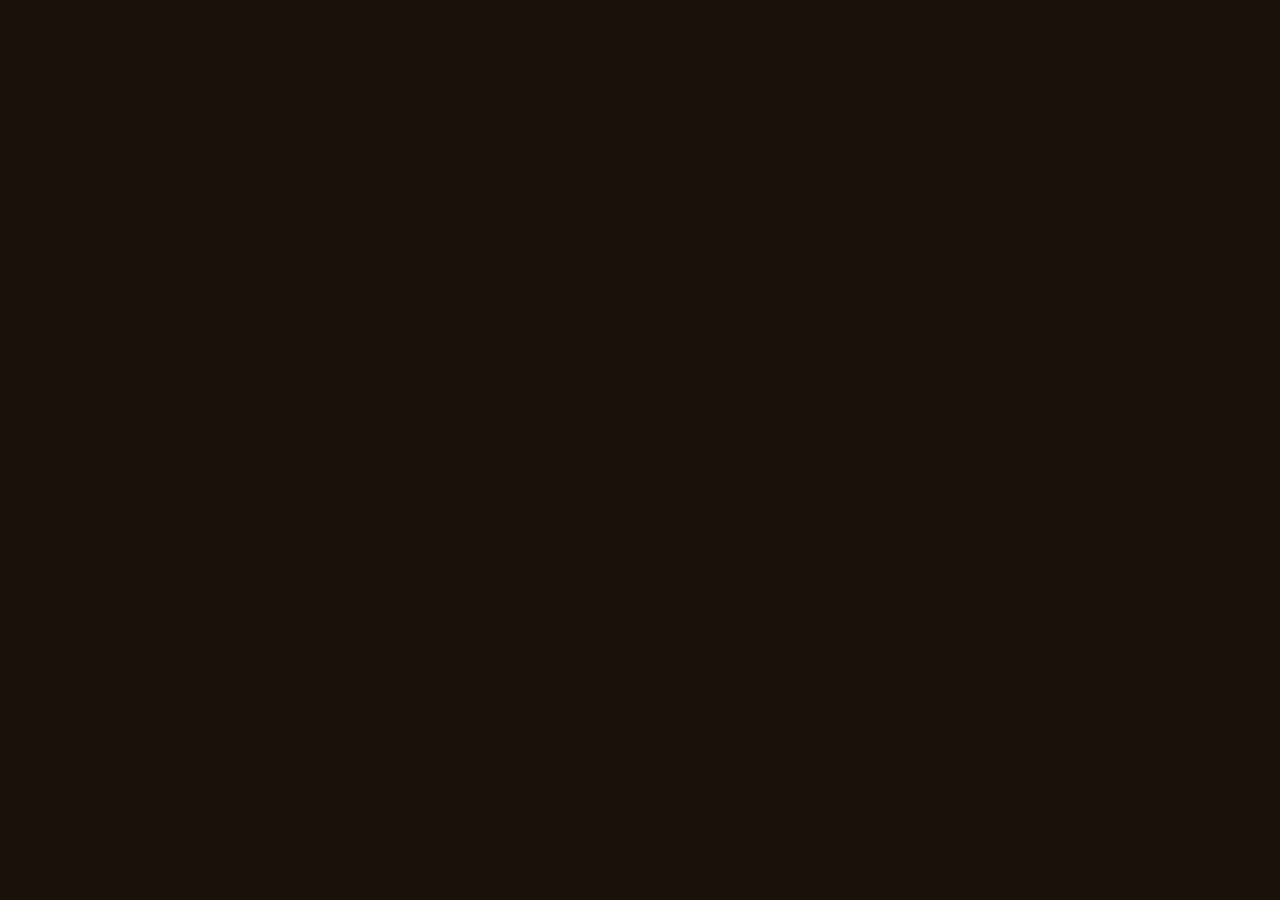
==== index.html @ 2d4ebbb4 "gemini arregló" ====
<!DOCTYPE html>
<html lang="es">
<head>
<meta charset="UTF-8">
<meta name="viewport" content="width=device-width, initial-scale=1.0">
<title>DIVINO — El mapa de las bodegas que aún no conoces</title>
<link rel="preconnect" href="https://fonts.googleapis.com">
<link href="https://fonts.googleapis.com/css2?family=Cormorant+Garamond:ital,wght@0,300;0,400;0,500;0,600;1,300;1,400&family=Inter:wght@300;400;500&display=swap" rel="stylesheet">
<style>
  *, *::before, *::after { box-sizing: border-box; margin: 0; padding: 0; }

  :root {
    --ink: #1A1208;
    --parchment: #F2EDE4;
    --parchment-dark: #E8E0D3;
    --wine: #6B1F2A;
    --wine-light: #8B2F3F;
    --gold: #1A1208;
    --gold-light: #3a3028;
    --slate: #8A8880;
    --slate-light: #B5B0A8;
    --white: #FDFAF6;
  }

  html, body { height: 100%; overflow: hidden; font-family: 'Inter', sans-serif; background: var(--ink); color: var(--ink); }

  /* ─── TOPBAR ─── */
  #topbar {
    position: fixed; top: 0; left: 0; right: 0; height: 52px;
    background: var(--parchment); z-index: 100;
    display: flex; align-items: center; justify-content: space-between;
    padding: 0 28px; border-bottom: 1px solid var(--parchment-dark);
  }
  .logo {
    font-family: 'Cormorant Garamond', serif;
    font-size: 22px; font-weight: 300; letter-spacing: 0.25em;
    color: var(--ink); text-transform: uppercase;
  }
  .logo span { color: var(--ink); }
  .nav-links { display: flex; gap: 28px; align-items: center; }
  .nav-links a {
    font-size: 11px; letter-spacing: 0.12em; text-transform: uppercase;
    color: var(--slate); text-decoration: none; transition: color 0.2s;
  }
  .nav-links a:hover { color: var(--ink); }
  .nav-cta {
    background: var(--wine); color: var(--parchment) !important;
    padding: 7px 16px; font-size: 10px !important; letter-spacing: 0.14em !important;
    border-radius: 1px; transition: background 0.2s !important;
  }
  .nav-cta:hover { background: var(--wine-light) !important; color: var(--parchment) !important; }

  /* ─── LAYOUT ─── */
  #app { display: flex; height: 100vh; padding-top: 52px; }

  /* ─── SIDEBAR ─── */
  #sidebar {
    width: 260px; flex-shrink: 0;
    background: var(--parchment); overflow-y: auto;
    border-right: 1px solid var(--parchment-dark);
    display: flex; flex-direction: column;
  }
  .sidebar-header {
    padding: 22px 22px 14px;
    border-bottom: 1px solid var(--parchment-dark);
  }
  .sidebar-title {
    font-family: 'Cormorant Garamond', serif;
    font-size: 11px; font-weight: 400; letter-spacing: 0.2em;
    text-transform: uppercase; color: var(--slate); margin-bottom: 10px;
  }
  .search-box {
    width: 100%; border: 1px solid var(--parchment-dark);
    background: var(--white); padding: 9px 12px;
    font-family: 'Inter', sans-serif; font-size: 12px;
    color: var(--ink); outline: none; border-radius: 1px;
    transition: border-color 0.2s;
  }
  .search-box:focus { border-color: var(--gold); }
  .search-box::placeholder { color: var(--slate-light); }

  .filter-section { padding: 18px 22px; border-bottom: 1px solid var(--parchment-dark); }
  .filter-label {
    font-size: 9px; letter-spacing: 0.22em; text-transform: uppercase;
    color: var(--slate); margin-bottom: 10px; display: block;
  }
  .filter-chips { display: flex; flex-wrap: wrap; gap: 5px; }
  .chip {
    font-size: 11px; padding: 5px 10px; border: 1px solid var(--parchment-dark);
    color: var(--slate); cursor: pointer; border-radius: 1px;
    transition: all 0.15s; background: transparent; font-family: 'Inter', sans-serif;
    white-space: nowrap;
  }
  .chip:hover, .chip.active { background: var(--wine); border-color: var(--wine); color: var(--white); }

  .range-wrap { margin-top: 4px; }
  .range-row { display: flex; justify-content: space-between; align-items: center; margin-bottom: 6px; }
  .range-val { font-size: 11px; color: var(--ink); font-weight: 500; }
  input[type=range] {
    width: 100%; accent-color: var(--wine); height: 2px; cursor: pointer;
  }

  .cert-list { display: flex; flex-direction: column; gap: 7px; }
  .cert-item { display: flex; align-items: center; gap: 9px; cursor: pointer; }
  .cert-item input[type=checkbox] { accent-color: var(--wine); cursor: pointer; }
  .cert-item label { font-size: 12px; color: var(--ink); cursor: pointer; }

  /* Discovery Index */
  .discovery-section { padding: 18px 22px; }
  .discovery-label { font-size: 9px; letter-spacing: 0.22em; text-transform: uppercase; color: var(--slate); margin-bottom: 10px; display: block; }
  .discovery-bar { display: flex; flex-direction: column; gap: 7px; }
  .d-item { display: flex; align-items: center; gap: 8px; cursor: pointer; }
  .d-dot { width: 8px; height: 8px; border-radius: 50%; flex-shrink: 0; }
  .d-dot.new { background: var(--wine); }
  .d-dot.growing { background: var(--gold); }
  .d-dot.hidden { background: var(--slate); }
  .d-label { font-size: 11px; color: var(--ink); }
  .d-count { font-size: 10px; color: var(--slate); margin-left: auto; }

  /* ─── MAP AREA ─── */
  #map-wrap { flex: 1; position: relative; background: #2a2318; overflow: hidden; }

  #map-canvas {
    width: 100%; height: 100%; background: #f5f0e8;
    position: relative; overflow: hidden;
  }

  /* Fake map SVG background */
  .map-bg {
    position: absolute; inset: 0;
    background:
      radial-gradient(ellipse at 30% 40%, rgba(196,163,90,0.06) 0%, transparent 60%),
      radial-gradient(ellipse at 70% 60%, rgba(107,31,42,0.05) 0%, transparent 50%);
    background-color: #eeeae0;
  }

  /* Winery pins */
  .pin {
    position: absolute; cursor: pointer;
    transform: translate(-50%, -100%);
    transition: transform 0.15s;
    z-index: 10;
  }
  .pin:hover { transform: translate(-50%, -110%) scale(1.1); z-index: 20; }
  .pin-dot {
    width: 14px; height: 14px; border-radius: 50%;
    background: var(--wine); border: 2px solid var(--white);
    box-shadow: 0 2px 8px rgba(0,0,0,0.25);
    transition: all 0.15s;
  }
  .pin.premium .pin-dot { background: var(--gold); }
  .pin.new-producer .pin-dot { background: #4a7c59; }
  .pin:hover .pin-dot, .pin.active .pin-dot {
    transform: scale(1.3);
    box-shadow: 0 3px 14px rgba(0,0,0,0.35);
  }
  .pin-label {
    position: absolute; bottom: 100%; left: 50%; transform: translateX(-50%);
    background: var(--ink); color: var(--parchment);
    font-size: 10px; letter-spacing: 0.08em; padding: 3px 8px;
    white-space: nowrap; opacity: 0; pointer-events: none;
    transition: opacity 0.15s; margin-bottom: 6px;
    font-family: 'Inter', sans-serif;
  }
  .pin:hover .pin-label { opacity: 1; }

  /* Spain outline SVG */
  #spain-map { position: absolute; inset: 0; width: 100%; height: 100%; pointer-events: none; }

  /* ─── MAP CONTROLS ─── */
  .map-controls {
    position: absolute; bottom: 28px; right: 24px;
    display: flex; flex-direction: column; gap: 4px; z-index: 20;
  }
  .map-btn {
    width: 34px; height: 34px; background: var(--white);
    border: 1px solid var(--parchment-dark); color: var(--ink);
    font-size: 18px; cursor: pointer; display: flex; align-items: center; justify-content: center;
    box-shadow: 0 2px 8px rgba(0,0,0,0.12);
    transition: background 0.15s;
    font-family: 'Inter', sans-serif;
  }
  .map-btn:hover { background: var(--parchment); }

  /* Legend */
  .map-legend {
    position: absolute; bottom: 28px; left: 24px;
    background: rgba(253,250,246,0.95); border: 1px solid var(--parchment-dark);
    padding: 12px 16px; z-index: 20;
  }
  .legend-title { font-size: 9px; letter-spacing: 0.2em; text-transform: uppercase; color: var(--slate); margin-bottom: 8px; }
  .legend-item { display: flex; align-items: center; gap: 8px; margin-bottom: 5px; }
  .legend-dot { width: 10px; height: 10px; border-radius: 50%; }
  .legend-dot.w { background: var(--wine); }
  .legend-dot.g { background: var(--gold); }
  .legend-dot.n { background: #4a7c59; }
  .legend-text { font-size: 10px; color: var(--ink); }

  /* Stats bar */
  .map-stats {
    position: absolute; top: 16px; left: 50%; transform: translateX(-50%);
    background: rgba(242,237,228,0.95); color: var(--ink);
    padding: 9px 22px; display: flex; gap: 28px; z-index: 20;
    backdrop-filter: blur(4px); border: 1px solid var(--parchment-dark);
  }
  .stat-item { text-align: center; }
  .stat-num { font-family: 'Cormorant Garamond', serif; font-size: 22px; font-weight: 300; color: var(--ink); line-height: 1; }
  .stat-lbl { font-size: 9px; letter-spacing: 0.15em; text-transform: uppercase; color: var(--slate); margin-top: 2px; }

  /* ─── WINERY CARD PANEL ─── */
  #winery-panel {
    position: absolute; right: 0; top: 0; bottom: 0;
    width: 360px; background: var(--white);
    border-left: 1px solid var(--parchment-dark);
    overflow-y: auto; z-index: 30;
    transform: translateX(100%);
    transition: transform 0.35s cubic-bezier(0.4,0,0.2,1);
  }
  #winery-panel.open { transform: translateX(0); }

  .panel-close {
    position: absolute; top: 16px; right: 16px;
    width: 30px; height: 30px; background: var(--parchment);
    border: none; cursor: pointer; font-size: 16px; color: var(--ink);
    display: flex; align-items: center; justify-content: center;
    z-index: 5;
  }
  .winery-hero {
    height: 220px; background: var(--parchment-dark);
    position: relative; overflow: hidden;
  }
  .winery-hero-img {
    width: 100%; height: 100%; object-fit: cover;
    background: linear-gradient(135deg, #c8baa0 0%, #a89070 100%);
  }
  .winery-hero-gradient {
    position: absolute; inset: 0;
    background: linear-gradient(to top, rgba(26,18,8,0.7) 0%, transparent 60%);
  }
  .winery-hero-badge {
    position: absolute; top: 16px; left: 16px;
    background: var(--wine); color: var(--white);
    font-size: 9px; letter-spacing: 0.18em; text-transform: uppercase;
    padding: 4px 10px;
  }
  .winery-hero-name {
    position: absolute; bottom: 16px; left: 20px; right: 50px;
    font-family: 'Cormorant Garamond', serif; font-size: 26px; font-weight: 300;
    color: var(--white); line-height: 1.1;
  }

  .panel-body { padding: 22px 22px 32px; }

  .panel-meta { display: flex; gap: 6px; flex-wrap: wrap; margin-bottom: 16px; }
  .meta-tag {
    font-size: 10px; padding: 4px 9px; border: 1px solid var(--parchment-dark);
    color: var(--slate); border-radius: 1px; letter-spacing: 0.06em;
  }
  .meta-tag.highlight { background: var(--gold); border-color: var(--gold); color: var(--white); }

  .panel-section { margin-bottom: 20px; }
  .panel-section-title {
    font-size: 9px; letter-spacing: 0.22em; text-transform: uppercase;
    color: var(--slate); margin-bottom: 8px; display: block;
  }
  .panel-text { font-size: 13px; line-height: 1.7; color: #3a3028; }

  .stats-grid { display: grid; grid-template-columns: 1fr 1fr; gap: 10px; }
  .stat-box { background: var(--parchment
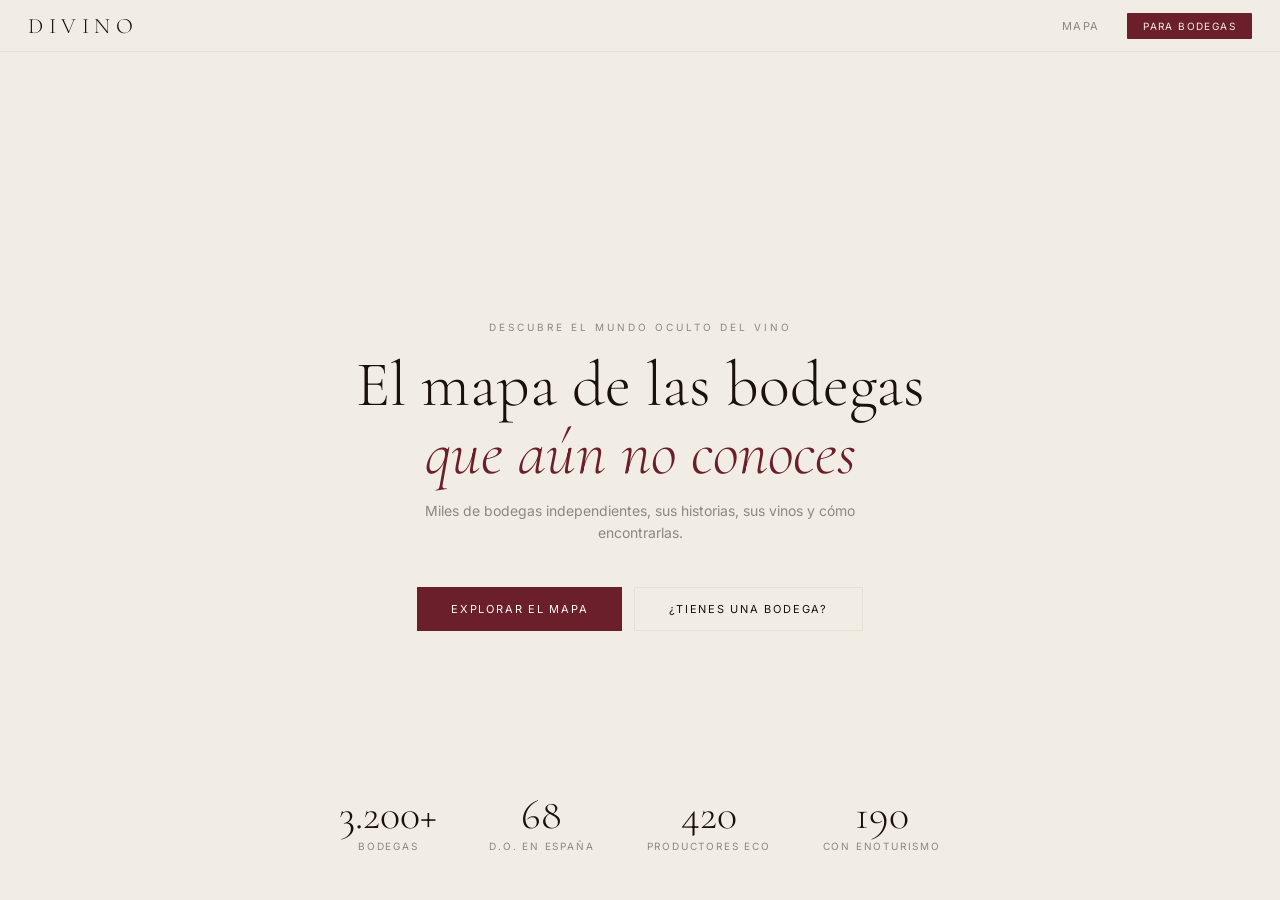
==== commit 7a4002fe: "gemini soluciona dice" ====
--- a/index.html
+++ b/index.html
@@ -1,3 +1,4 @@
+
 <!DOCTYPE html>
 <html lang="es">
 <head>
@@ -127,7 +128,7 @@
 
   /* Fake map SVG background */
   .map-bg {
-    position: absolute; inset: 0;
+    position: absolute; top: 0; left: 0; right: 0; bottom: 0;
     background:
       radial-gradient(ellipse at 30% 40%, rgba(196,163,90,0.06) 0%, transparent 60%),
       radial-gradient(ellipse at 70% 60%, rgba(107,31,42,0.05) 0%, transparent 50%);
@@ -165,7 +166,7 @@
   .pin:hover .pin-label { opacity: 1; }
 
   /* Spain outline SVG */
-  #spain-map { position: absolute; inset: 0; width: 100%; height: 100%; pointer-events: none; }
+  #spain-map { position: absolute; top: 0; left: 0; right: 0; bottom: 0; width: 100%; height: 100%; pointer-events: none; }
 
   /* ─── MAP CONTROLS ─── */
   .map-controls {
@@ -234,7 +235,7 @@
     background: linear-gradient(135deg, #c8baa0 0%, #a89070 100%);
   }
   .winery-hero-gradient {
-    position: absolute; inset: 0;
+    position: absolute; top: 0; left: 0; right: 0; bottom: 0;
     background: linear-gradient(to top, rgba(26,18,8,0.7) 0%, transparent 60%);
   }
   .winery-hero-badge {
@@ -266,4 +267,571 @@
   .panel-text { font-size: 13px; line-height: 1.7; color: #3a3028; }
 
   .stats-grid { display: grid; grid-template-columns: 1fr 1fr; gap: 10px; }
-  .stat-box { background: var(--parchment+  .stat-box { background: var(--parchment); padding: 12px 14px; }
+  .stat-box-num { font-family: 'Cormorant Garamond', serif; font-size: 22px; color: var(--ink); line-height: 1; }
+  .stat-box-lbl { font-size: 10px; color: var(--slate); margin-top: 3px; }
+
+  .wines-list { display: flex; flex-direction: column; gap: 8px; }
+  .wine-item { display: flex; gap: 12px; align-items: flex-start; padding: 10px 12px; background: var(--parchment); }
+  .wine-dot { width: 8px; height: 8px; border-radius: 50%; margin-top: 4px; flex-shrink: 0; }
+  .wine-dot.tinto { background: var(--wine); }
+  .wine-dot.blanco { background: var(--gold-light); }
+  .wine-dot.rosado { background: #d4859a; }
+  .wine-name { font-size: 13px; font-weight: 500; color: var(--ink); }
+  .wine-grape { font-size: 11px; color: var(--slate); margin-top: 1px; }
+  .wine-price { font-size: 12px; color: var(--wine); font-weight: 500; margin-left: auto; flex-shrink: 0; }
+
+  .certs-row { display: flex; gap: 7px; flex-wrap: wrap; }
+  .cert-badge {
+    font-size: 10px; padding: 5px 10px; border: 1px solid;
+    border-radius: 1px;
+  }
+  .cert-badge.eco { border-color: #4a7c59; color: #4a7c59; background: rgba(74,124,89,0.06); }
+  .cert-badge.bio { border-color: #7c6a4a; color: #7c6a4a; background: rgba(124,106,74,0.06); }
+  .cert-badge.tur { border-color: var(--gold); color: var(--gold); background: rgba(196,163,90,0.06); }
+
+  .panel-actions { display: flex; flex-direction: column; gap: 8px; margin-top: 22px; }
+  .btn-primary {
+    width: 100%; padding: 13px; background: var(--wine); color: var(--white);
+    border: none; cursor: pointer; font-family: 'Inter', sans-serif;
+    font-size: 11px; letter-spacing: 0.14em; text-transform: uppercase;
+    transition: background 0.2s;
+  }
+  .btn-primary:hover { background: var(--wine-light); }
+  .btn-secondary {
+    width: 100%; padding: 12px; background: transparent; color: var(--ink);
+    border: 1px solid var(--parchment-dark); cursor: pointer;
+    font-family: 'Inter', sans-serif; font-size: 11px; letter-spacing: 0.14em;
+    text-transform: uppercase; transition: all 0.2s;
+  }
+  .btn-secondary:hover { background: var(--parchment); border-color: var(--ink); }
+
+  /* ─── BOTTOM TABS ─── */
+  #bottom-bar {
+    position: fixed; bottom: 0; left: 260px; right: 0;
+    height: 0; 
+  }
+
+  /* ─── HERO SECTION (landing scroll) ─── */
+  #hero-section {
+    position: fixed; top: 52px; left: 0; right: 0; bottom: 0;
+    background: var(--parchment); z-index: 50;
+    display: flex; flex-direction: column; align-items: center; justify-content: center;
+    transition: opacity 0.6s, transform 0.6s;
+  }
+  #hero-section.hidden { opacity: 0; transform: translateY(-20px); pointer-events: none; }
+
+  .hero-eyebrow {
+    font-size: 10px; letter-spacing: 0.3em; text-transform: uppercase;
+    color: var(--slate); margin-bottom: 18px;
+  }
+  .hero-title {
+    font-family: 'Cormorant Garamond', serif;
+    font-size: clamp(38px, 5vw, 68px); font-weight: 300; line-height: 1.05;
+    color: var(--ink); text-align: center; max-width: 760px;
+    margin-bottom: 14px;
+  }
+  .hero-title em { font-style: italic; color: var(--wine); }
+  .hero-sub {
+    font-size: 14px; color: var(--slate); text-align: center;
+    max-width: 460px; line-height: 1.6; margin-bottom: 42px;
+  }
+  .hero-cta-group { display: flex; gap: 12px; }
+  .hero-btn-main {
+    background: var(--wine); color: var(--white); border: none;
+    padding: 14px 34px; font-family: 'Inter', sans-serif;
+    font-size: 11px; letter-spacing: 0.16em; text-transform: uppercase;
+    cursor: pointer; transition: background 0.2s;
+  }
+  .hero-btn-main:hover { background: var(--wine-light); }
+  .hero-btn-sec {
+    background: transparent; color: var(--ink); border: 1px solid var(--parchment-dark);
+    padding: 14px 34px; font-family: 'Inter', sans-serif;
+    font-size: 11px; letter-spacing: 0.16em; text-transform: uppercase;
+    cursor: pointer; transition: all 0.2s;
+  }
+  .hero-btn-sec:hover { border-color: var(--ink); }
+
+  .hero-stats {
+    position: absolute; bottom: 48px;
+    display: flex; gap: 52px;
+  }
+  .hero-stat { text-align: center; }
+  .hero-stat-n {
+    font-family: 'Cormorant Garamond', serif; font-size: 42px; font-weight: 300;
+    color: var(--ink); line-height: 1;
+  }
+  .hero-stat-l { font-size: 10px; letter-spacing: 0.18em; text-transform: uppercase; color: var(--slate); margin-top: 4px; }
+
+  /* ─── PRICING SECTION ─── */
+  #pricing-section {
+    position: fixed; top: 52px; left: 0; right: 0; bottom: 0;
+    background: var(--parchment); z-index: 49;
+    overflow-y: auto; padding: 60px 48px;
+    opacity: 0; pointer-events: none;
+    transition: opacity 0.4s;
+    display: none;
+  }
+  #pricing-section.visible { opacity: 1; pointer-events: all; display: block; }
+
+  .section-header { text-align: center; margin-bottom: 42px; }
+  .section-eyebrow { font-size: 10px; letter-spacing: 0.26em; text-transform: uppercase; color: var(--slate); margin-bottom: 10px; }
+  .section-title { font-family: 'Cormorant Garamond', serif; font-size: 42px; font-weight: 300; color: var(--ink); }
+  .section-title em { font-style: italic; color: var(--wine); }
+
+  .pricing-grid { display: grid; grid-template-columns: 1fr 1fr; gap: 20px; max-width: 600px; margin: 0 auto; }
+  .pricing-card { border: 1px solid var(--parchment-dark); overflow: hidden; }
+  .pricing-header { padding: 24px 24px 18px; background: var(--parchment); }
+  .pricing-name { font-family: 'Cormorant Garamond', serif; font-size: 28px; font-weight: 300; margin-bottom: 6px; }
+  .pricing-price { font-size: 32px; font-weight: 300; color: var(--wine); }
+  .pricing-price sup { font-size: 16px; vertical-align: top; margin-top: 6px; display: inline-block; }
+  .pricing-price .period { font-size: 13px; color: var(--slate); }
+  .pricing-body { padding: 18px 24px 24px; background: var(--white); }
+  .pricing-feature { display: flex; gap: 9px; margin-bottom: 8px; align-items: flex-start; font-size: 13px; }
+  .pricing-feature .chk { color: #4a7c59; margin-top: 1px; }
+  .pricing-card.featured { border-color: var(--wine); }
+  .pricing-card.featured .pricing-header { background: var(--wine); }
+  .pricing-card.featured .pricing-name { color: var(--white); }
+  .pricing-card.featured .pricing-price { color: var(--gold); }
+  .pricing-card.featured .pricing-price .period { color: rgba(255,255,255,0.6); }
+
+  /* ─── BACK BTN ─── */
+  .back-btn {
+    position: fixed; top: 62px; left: 20px; z-index: 60;
+    background: var(--parchment); color: var(--ink);
+    border: 1px solid var(--parchment-dark); padding: 8px 14px; cursor: pointer;
+    font-family: 'Inter', sans-serif; font-size: 11px; letter-spacing: 0.1em;
+    display: none; align-items: center; gap: 7px;
+  }
+  .back-btn.visible { display: flex; }
+  .back-btn:hover { background: var(--parchment-dark); }
+
+  /* Scrollbar */
+  ::-webkit-scrollbar { width: 5px; }
+  ::-webkit-scrollbar-track { background: var(--parchment); }
+  ::-webkit-scrollbar-thumb { background: var(--parchment-dark); border-radius: 2px; }
+</style>
+</head>
+<body>
+
+<div id="topbar">
+  <div class="logo">D<span>IVINO</span></div>
+  <nav class="nav-links">
+    <a href="#" onclick="openMap()">Mapa</a>
+    <a href="#" class="nav-cta" onclick="showPricing()">Para bodegas</a>
+  </nav>
+</div>
+
+<button class="back-btn" id="backBtn" onclick="goBack()">← Volver al mapa</button>
+
+<div id="hero-section">
+  <div class="hero-eyebrow">Descubre el mundo oculto del vino</div>
+  <h1 class="hero-title">El mapa de las bodegas<br><em>que aún no conoces</em></h1>
+  <p class="hero-sub">Miles de bodegas independientes, sus historias, sus vinos y cómo encontrarlas.</p>
+  <div class="hero-cta-group">
+    <button class="hero-btn-main" onclick="openMap()">Explorar el mapa</button>
+    <button class="hero-btn-sec" onclick="showPricing()">¿Tienes una bodega?</button>
+  </div>
+  <div class="hero-stats">
+    <div class="hero-stat">
+      <div class="hero-stat-n">3.200+</div>
+      <div class="hero-stat-l">Bodegas</div>
+    </div>
+    <div class="hero-stat">
+      <div class="hero-stat-n">68</div>
+      <div class="hero-stat-l">D.O. en España</div>
+    </div>
+    <div class="hero-stat">
+      <div class="hero-stat-n">420</div>
+      <div class="hero-stat-l">Productores eco</div>
+    </div>
+    <div class="hero-stat">
+      <div class="hero-stat-n">190</div>
+      <div class="hero-stat-l">Con enoturismo</div>
+    </div>
+  </div>
+</div>
+
+<div id="app" style="display:none;">
+  <aside id="sidebar">
+    <div class="sidebar-header">
+      <span class="sidebar-title">Buscar</span>
+      <input class="search-box" type="text" placeholder="Bodega o D.O.…" oninput="filterPins(this.value)">
+    </div>
+
+    <div class="filter-section">
+      <span class="filter-label">Tipo de vino</span>
+      <div class="filter-chips">
+        <button class="chip active" onclick="toggleChip(this)">Tinto</button>
+        <button class="chip active" onclick="toggleChip(this)">Blanco</button>
+        <button class="chip" onclick="toggleChip(this)">Rosado</button>
+        <button class="chip" onclick="toggleChip(this)">Espumoso</button>
+        <button class="chip" onclick="toggleChip(this)">Dulce</button>
+      </div>
+    </div>
+
+    <div class="filter-section">
+      <span class="filter-label">Precio máx. botella</span>
+      <div class="range-wrap">
+        <div class="range-row">
+          <span style="font-size:11px;color:var(--slate)">€5</span>
+          <span class="range-val" id="priceVal">€120</span>
+          <span style="font-size:11px;color:var(--slate)">€500</span>
+        </div>
+        <input type="range" min="5" max="500" value="120" oninput="document.getElementById('priceVal').textContent='€'+this.value">
+      </div>
+    </div>
+
+    <div class="filter-section">
+      <span class="filter-label">Producción anual</span>
+      <div class="filter-chips">
+        <button class="chip" onclick="toggleChip(this)">&lt;10k bot.</button>
+        <button class="chip active" onclick="toggleChip(this)">10–50k</button>
+        <button class="chip" onclick="toggleChip(this)">50–200k</button>
+        <button class="chip" onclick="toggleChip(this)">&gt;200k</button>
+      </div>
+    </div>
+
+    <div class="filter-section">
+      <span class="filter-label">Certificaciones</span>
+      <div class="cert-list">
+        <label class="cert-item"><input type="checkbox" checked> <span>Agricultura ecológica</span></label>
+        <label class="cert-item"><input type="checkbox"> <span>Biodinámica</span></label>
+        <label class="cert-item"><input type="checkbox"> <span>Viñedos históricos</span></label>
+        <label class="cert-item"><input type="checkbox"> <span>Viñedo de montaña</span></label>
+        <label class="cert-item"><input type="checkbox"> <span>Con enoturismo</span></label>
+      </div>
+    </div>
+
+    <div class="discovery-section">
+      <span class="discovery-label">Índice de descubrimiento</span>
+      <div class="discovery-bar">
+        <div class="d-item" onclick="filterByDisc('new')">
+          <div class="d-dot new"></div>
+          <span class="d-label">Nuevos productores</span>
+          <span class="d-count">47</span>
+        </div>
+        <div class="d-item" onclick="filterByDisc('growing')">
+          <div class="d-dot growing"></div>
+          <span class="d-label">Crecimiento reciente</span>
+          <span class="d-count">132</span>
+        </div>
+        <div class="d-item" onclick="filterByDisc('hidden')">
+          <div class="d-dot hidden"></div>
+          <span class="d-label">Poco conocidas</span>
+          <span class="d-count">380</span>
+        </div>
+      </div>
+    </div>
+  </aside>
+
+  <div id="map-wrap">
+    <div id="map-canvas">
+      <div class="map-bg"></div>
+
+      <svg id="spain-map" viewBox="0 0 1000 700" preserveAspectRatio="xMidYMid meet">
+        <defs>
+          <filter id="blur"><feGaussianBlur stdDeviation="1.5"/></filter>
+        </defs>
+        <path d="M180,160 Q200,130 240,120 Q280,110 320,100 Q380,90 440,85 Q500,82 550,88 Q600,92 650,100 Q700,110 740,125 Q780,140 810,165 Q840,185 860,210 Q880,235 890,265 Q900,295 895,325 Q888,360 875,385 Q860,410 840,432 Q820,455 795,470 Q770,488 740,500 Q710,512 675,520 Q640,528 600,532 Q555,538 510,535 Q465,530 425,522 Q385,514 348,500 Q310,485 278,468 Q246,450 220,428 Q194,406 175,380 Q158,354 150,325 Q142,295 145,265 Q149,232 162,205 Z" fill="rgba(26,18,8,0.04)" stroke="rgba(26,18,8,0.12)" stroke-width="1.5" filter="url(#blur)"/>
+        <path d="M148,170 Q160,155 175,148 Q162,205 150,325 Q142,295 145,265 Q135,240 132,210 Z" fill="rgba(26,18,8,0.02)" stroke="rgba(26,18,8,0.08)" stroke-width="1"/>
+        <line x1="420" y1="100" x2="430" y2="530" stroke="rgba(26,18,8,0.05)" stroke-width="0.8"/>
+        <line x1="600" y1="95" x2="590" y2="530" stroke="rgba(26,18,8,0.05)" stroke-width="0.8"/>
+        <line x1="150" y1="290" x2="890" y2="300" stroke="rgba(26,18,8,0.05)" stroke-width="0.8"/>
+        <text x="270" y="200" font-family="'Inter'" font-size="11" fill="rgba(26,18,8,0.18)" letter-spacing="3">GALICIA</text>
+        <text x="340" y="170" font-family="'Inter'" font-size="10" fill="rgba(26,18,8,0.15)" letter-spacing="2">ASTURIAS</text>
+        <text x="540" y="155" font-family="'Inter'" font-size="11" fill="rgba(26,18,8,0.18)" letter-spacing="3">RIOJA</text>
+        <text x="460" y="290" font-family="'Inter'" font-size="12" fill="rgba(26,18,8,0.15)" letter-spacing="4">CASTILLA</text>
+        <text x="680" y="250" font-family="'Inter'" font-size="11" fill="rgba(26,18,8,0.15)" letter-spacing="3">ARAGÓN</text>
+        <text x="640" y="420" font-family="'Inter'" font-size="11" fill="rgba(26,18,8,0.18)" letter-spacing="3">VALENCIA</text>
+        <text x="340" y="450" font-family="'Inter'" font-size="12" fill="rgba(26,18,8,0.15)" letter-spacing="4">ANDALUCÍA</text>
+        <text x="480" y="420" font-family="'Inter'" font-size="10" fill="rgba(26,18,8,0.15)" letter-spacing="2">LA MANCHA</text>
+        <text x="850" y="120" font-family="'Cormorant Garamond'" font-size="14" fill="rgba(26,18,8,0.2)" font-style="italic">N ↑</text>
+      </svg>
+
+      <div class="pin premium" style="left:56%;top:23%" onclick="openWinery(0)">
+        <div class="pin-label">Bodegas Eguren</div>
+        <div class="pin-dot"></div>
+      </div>
+      <div class="pin" style="left:59%;top:26%" onclick="openWinery(1)">
+        <div class="pin-label">Viñedos del Contino</div>
+        <div class="pin-dot"></div>
+      </div>
+      <div class="pin new-producer" style="left:53%;top:30%" onclick="openWinery(2)">
+        <div class="pin-label">Finca Allende</div>
+        <div class="pin-dot"></div>
+      </div>
+      <div class="pin" style="left:44%;top:35%" onclick="openWinery(3)">
+        <div class="pin-label">Bodegas Pesquera</div>
+        <div class="pin-dot"></div>
+      </div>
+      <div class="pin premium" style="left:38%;top:22%" onclick="openWinery(4)">
+        <div class="pin-label">Pazo Señoráns</div>
+        <div class="pin-dot"></div>
+      </div>
+      <div class="pin" style="left:66%;top:42%" onclick="openWinery(5)">
+        <div class="pin-label">Bodegas Mustiguillo</div>
+        <div class="pin-dot"></div>
+      </div>
+      <div class="pin new-producer" style="left:48%;top:62%" onclick="openWinery(6)">
+        <div class="pin-label">Bodegas Toro Albalá</div>
+        <div class="pin-dot"></div>
+      </div>
+      <div class="pin" style="left:62%;top:55%" onclick="openWinery(7)">
+        <div class="pin-label">Casa Castillo</div>
+        <div class="pin-dot"></div>
+      </div>
+      <div class="pin premium" style="left:73%;top:38%" onclick="openWinery(8)">
+        <div class="pin-label">Celler Can Ràfols</div>
+        <div class="pin-dot"></div>
+      </div>
+      <div class="pin" style="left:30%;top:52%" onclick="openWinery(9)">
+        <div class="pin-label">Viñas Altas</div>
+        <div class="pin-dot"></div>
+      </div>
+      <div class="pin new-producer" style="left:71%;top:28%" onclick="openWinery(10)">
+        <div class="pin-label">Costers del Segre</div>
+        <div class="pin-dot"></div>
+      </div>
+
+      <div class="map-stats">
+        <div class="stat-item">
+          <div class="stat-num" id="visibleCount">3.247</div>
+          <div class="stat-lbl">Bodegas</div>
+        </div>
+        <div class="stat-item">
+          <div class="stat-num">68</div>
+          <div class="stat-lbl">D.O.</div>
+        </div>
+        <div class="stat-item">
+          <div class="stat-num">17</div>
+          <div class="stat-lbl">Regiones</div>
+        </div>
+        <div class="stat-item">
+          <div class="stat-num" style="color:#4a7c59">47</div>
+          <div class="stat-lbl">Nuevas este mes</div>
+        </div>
+      </div>
+
+      <div class="map-legend">
+        <div class="legend-title">Leyenda</div>
+        <div class="legend-item"><div class="legend-dot g"></div><span class="legend-text">Bodega premium</span></div>
+        <div class="legend-item"><div class="legend-dot w"></div><span class="legend-text">Bodega estándar</span></div>
+        <div class="legend-item"><div class="legend-dot n"></div><span class="legend-text">Nuevo productor</span></div>
+      </div>
+
+      <div class="map-controls">
+        <button class="map-btn">+</button>
+        <button class="map-btn">−</button>
+        <button class="map-btn" title="Mi ubicación">◎</button>
+      </div>
+
+      <div style="position:absolute;bottom:28px;left:50%;transform:translateX(-50%);z-index:20;display:flex;gap:8px;">
+        <input type="text" placeholder="BUSCAR BODEGA O D.O." style="width:360px;padding:13px 18px;background:rgba(253,250,246,0.96);border:1px solid var(--parchment-dark);font-family:'Cormorant Garamond',serif;font-size:13px;letter-spacing:0.12em;color:var(--ink);outline:none;">
+        <button style="padding:13px 20px;background:var(--wine);color:var(--white);border:none;cursor:pointer;font-size:12px;letter-spacing:0.1em;">↵</button>
+      </div>
+    </div>
+
+    <div id="winery-panel">
+      <button class="panel-close" onclick="closePanel()">✕</button>
+      <div class="winery-hero">
+        <div class="winery-hero-img" id="wineryHeroImg" style="background:linear-gradient(135deg,#9a7a50 0%,#5a3a20 100%)"></div>
+        <div class="winery-hero-gradient"></div>
+        <div class="winery-hero-badge" id="wineryBadge">D.O. Rioja</div>
+        <div class="winery-hero-name" id="wineryName">Bodegas Eguren</div>
+      </div>
+      <div class="panel-body">
+        <div class="panel-meta" id="wineryMeta">
+          <span class="meta-tag highlight">Premium</span>
+          <span class="meta-tag">Fundada 1870</span>
+          <span class="meta-tag">Familiar</span>
+        </div>
+        <div class="panel-section">
+          <span class="panel-section-title">Historia</span>
+          <p class="panel-text" id="wineryDesc">Bodega familiar de quinta generación ubicada en el corazón de La Rioja Alta. Sus viñedos de más de 80 años producen algunos de los tintos más reconocidos de España.</p>
+        </div>
+        <div class="stats-grid" id="wineryStats">
+          <div class="stat-box">
+            <div class="stat-box-num">180.000</div>
+            <div class="stat-box-lbl">Botellas/año</div>
+          </div>
+          <div class="stat-box">
+            <div class="stat-box-num">95 ha</div>
+            <div class="stat-box-lbl">Viñedo propio</div>
+          </div>
+          <div class="stat-box">
+            <div class="stat-box-num">1870</div>
+            <div class="stat-box-lbl">Fundación</div>
+          </div>
+          <div class="stat-box">
+            <div class="stat-box-num">12</div>
+            <div class="stat-box-lbl">Países exportación</div>
+          </div>
+        </div>
+        <div class="panel-section" style="margin-top:16px">
+          <span class="panel-section-title">Vinos destacados</span>
+          <div class="wines-list" id="wineryWines">
+            <div class="wine-item">
+              <div class="wine-dot tinto"></div>
+              <div>
+                <div class="wine-name">Protocolo Crianza</div>
+                <div class="wine-grape">Tempranillo · Garnacha</div>
+              </div>
+              <div class="wine-price">€12</div>
+            </div>
+            <div class="wine-item">
+              <div class="wine-dot tinto"></div>
+              <div>
+                <div class="wine-name">Urbina Gran Reserva</div>
+                <div class="wine-grape">Tempranillo</div>
+              </div>
+              <div class="wine-price">€38</div>
+            </div>
+            <div class="wine-item">
+              <div class="wine-dot blanco"></div>
+              <div>
+                <div class="wine-name">Señorío Blanco</div>
+                <div class="wine-grape">Viura · Malvasía</div>
+              </div>
+              <div class="wine-price">€9</div>
+            </div>
+          </div>
+        </div>
+        <div class="panel-section">
+          <span class="panel-section-title">Certificaciones</span>
+          <div class="certs-row" id="wineryCerts">
+            <span class="cert-badge eco">🌿 Ecológica</span>
+            <span class="cert-badge tur">🏛 Enoturismo</span>
+          </div>
+        </div>
+        <div class="panel-actions">
+          <button class="btn-primary">Ver tienda online</button>
+          <button class="btn-secondary">Contactar con la bodega</button>
+        </div>
+      </div>
+    </div>
+  </div>
+</div>
+
+<div id="pricing-section">
+  <div class="section-header">
+    <div class="section-eyebrow">Para bodegas</div>
+    <h2 class="section-title">Visibilidad que <em>importa</em></h2>
+  </div>
+  <div class="pricing-grid">
+    <div class="pricing-card">
+      <div class="pricing-header">
+        <div class="pricing-name">Partner</div>
+        <div class="pricing-price"><sup>€</sup>10<span class="period"> / mes</span></div>
+      </div>
+      <div class="pricing-body">
+        <div class="pricing-feature"><span class="chk">✓</span> Presencia en el mapa</div>
+        <div class="pricing-feature"><span class="chk">✓</span> Datos básicos y ubicación</div>
+        <div class="pricing-feature"><span class="chk">✓</span> Hasta 3 fotos</div>
+        <div class="pricing-feature"><span class="chk">✓</span> Ficha de vinos</div>
+        <div class="pricing-feature" style="color:var(--slate-light)"><span>—</span> &nbsp;Vídeo presentación</div>
+        <div class="pricing-feature" style="color:var(--slate-light)"><span>—</span> &nbsp;Estadísticas de visitas</div>
+        <div class="pricing-feature" style="color:var(--slate-light)"><span>—</span> &nbsp;Contacto con importadores</div>
+        <button class="btn-secondary" style="width:100%;margin-top:16px">Registrar mi bodega</button>
+      </div>
+    </div>
+    <div class="pricing-card featured">
+      <div class="pricing-header">
+        <div class="pricing-name">Premium</div>
+        <div class="pricing-price"><sup>€</sup>10<span class="period"> / mes</span></div>
+      </div>
+      <div class="pricing-body">
+        <div class="pricing-feature"><span class="chk">✓</span> Todo lo del plan gratuito</div>
+        <div class="pricing-feature"><span class="chk">✓</span> Fotos ilimitadas</div>
+        <div class="pricing-feature"><span class="chk">✓</span> Vídeo de presentación</div>
+        <div class="pricing-feature"><span class="chk">✓</span> Estadísticas de visitas</div>
+        <button class="btn-primary" style="margin-top:16px">Activar Premium</button>
+      </div>
+    </div>
+  </div>
+</div>
+
+<script>
+  const wineries = [
+    { name:"Bodegas Eguren", badge:"D.O.Ca. Rioja", desc:"Bodega familiar de quinta generación en el corazón de La Rioja Alta. Viñedos de más de 80 años.", meta:["Premium","Fundada 1870","Familiar"], certs:["eco","tur"], color:"linear-gradient(135deg,#9a7a50,#5a3a20)" },
+    { name:"Viñedos del Contino", badge:"D.O.Ca. Rioja", desc:"Finca de viñedo único en la margen derecha del Ebro. Pioneros en el concepto de 'château' en España.", meta:["Viñedo único","1969"], certs:["eco"], color:"linear-gradient(135deg,#7a5a40,#3a2010)" },
+    { name:"Finca Allende", badge:"D.O.Ca. Rioja", desc:"Nuevo productor de referencia. Vinificaciones de parcela única en Briones con cepas viejas de Tempranillo.", meta:["Nuevo productor","Parcela única"], certs:["bio","eco"], color:"linear-gradient(135deg,#4a7c59,#2a4a39)" },
+    { name:"Bodegas Pesquera", badge:"D.O. Ribera del Duero", desc:"Alejandro Fernández revolucionó Ribera del Duero en los años 80. Hoy sigue siendo referencia absoluta.", meta:["Premium","Fundada 1972"], certs:["tur"], color:"linear-gradient(135deg,#8a4a40,#4a1a10)" },
+    { name:"Pazo Señoráns", badge:"D.O. Rías Baixas", desc:"Palacio del siglo XVI rodeado de viñedos de Albariño junto a la ría. Colección de añadas antiguas única en España.", meta:["Premium","S. XVI","Biodinámica"], certs:["eco","bio","tur"], color:"linear-gradient(135deg,#5a7a6a,#2a4a3a)" },
+    { name:"Bodegas Mustiguillo", badge:"D.O. Utiel-Requena", desc:"Rescate de la uva Bobal en viñedos centenarios en la meseta valenciana. Producción limitada y artesanal.", meta:["Producción limitada","Bobal"], certs:["eco"], color:"linear-gradient(135deg,#7a6a4a,#4a4a2a)" },
+    { name:"Bodegas Toro Albalá", badge:"D.O. Montilla-Moriles", desc:"Enclavada en una antigua planta eléctrica del siglo XX. Sus Pedro Ximénez de añadas históricas son únicos.", meta:["Edificio histórico","Pedro Ximénez"], certs:["tur"], color:"linear-gradient(135deg,#8a7a3a,#5a4a1a)" },
+    { name:"Casa Castillo", badge:"D.O. Jumilla", desc:"Referencia de Jumilla con la variedad Monastrell. Viñedos de más de 50 años en suelo arenoso.", meta:["Monastrell","50+ años cepa"], certs:["eco","tur"], color:"linear-gradient(135deg,#6a4a5a,#3a1a2a)" },
+    { name:"Celler Can Ràfols dels Caus", badge:"D.O. Penedès", desc:"Bodega pionera en viticultura ecológica en Cataluña. Variedades autóctonas y experimentos únicos desde 1979.", meta:["Premium","Ecológica pionera"], certs:["eco","bio","tur"], color:"linear-gradient(135deg,#5a6a4a,#2a3a1a)" },
+    { name:"Viñas Altas", badge:"D.O. Ribera del Guadiana", desc:"Pequeño productor de Extremadura apostando por variedades locales en suelos de granito. Producción artesanal.", meta:["Nuevo productor","Artesanal"], certs:["eco"], color:"linear-gradient(135deg,#7a5a4a,#4a3a2a)" },
+    { name:"Costers del Segre", badge:"D.O. Costers del Segre", desc:"Bodegas de altura en el Pirineo leridano. Viñedo de montaña con gran amplitud térmica.", meta:["Viñedo montaña","Altura"], certs:["eco","tur"], color:"linear-gradient(135deg,#4a5a6a,#1a2a3a)" }
+  ];
+
+  function openMap() {
+    document.getElementById('hero-section').classList.add('hidden');
+    document.getElementById('app').style.display = 'flex';
+    document.getElementById('pricing-section').style.display = 'none';
+    document.getElementById('backBtn').classList.remove('visible');
+    closePanel();
+  }
+
+  function openWinery(idx) {
+    const w = wineries[idx];
+    document.getElementById('wineryName').textContent = w.name;
+    document.getElementById('wineryBadge').textContent = w.badge;
+    document.getElementById('wineryDesc').textContent = w.desc;
+    document.getElementById('wineryHeroImg').style.background = w.color;
+
+    const metaEl = document.getElementById('wineryMeta');
+    metaEl.innerHTML = w.meta.map((m, i) => `<span class="meta-tag${i===0?' highlight':''}">${m}</span>`).join('');
+
+    const certsEl = document.getElementById('wineryCerts');
+    const certMap = {eco:'🌿 Ecológica', bio:'🌀 Biodinámica', tur:'🏛 Enoturismo'};
+    const certClass = {eco:'eco', bio:'bio', tur:'tur'};
+    certsEl.innerHTML = w.certs.map(c=>`<span class="cert-badge ${certClass[c]}">${certMap[c]}</span>`).join('');
+
+    document.getElementById('winery-panel').classList.add('open');
+    document.querySelectorAll('.pin').forEach(p=>p.classList.remove('active'));
+  }
+
+  function closePanel() {
+    document.getElementById('winery-panel').classList.remove('open');
+  }
+
+  function toggleChip(el) {
+    el.classList.toggle('active');
+  }
+
+  function filterPins(val) {
+    const count = val ? Math.max(1, Math.floor(3247 * (1 - val.length * 0.05))) : 3247;
+    document.getElementById('visibleCount').textContent = count.toLocaleString('es');
+  }
+
+  function filterByDisc(type) {
+    const map = {new:47, growing:132, hidden:380};
+    document.getElementById('visibleCount').textContent = map[type].toLocaleString('es');
+  }
+
+  function showPricing() {
+    document.getElementById('hero-section').classList.add('hidden');
+    document.getElementById('app').style.display = 'none';
+    
+    const ps = document.getElementById('pricing-section');
+    ps.style.display = 'block';
+    setTimeout(()=>ps.classList.add('visible'), 10);
+    
+    document.getElementById('backBtn').classList.add('visible');
+  }
+
+  function goBack() {
+    document.getElementById('pricing-section').classList.remove('visible');
+    document.getElementById('pricing-section').style.display = 'none';
+    openMap();
+  }
+
+  document.querySelectorAll('.nav-links a').forEach(a => {
+    a.addEventListener('click', e => e.preventDefault());
+  });
+</script>
+</body>
+</html>
+
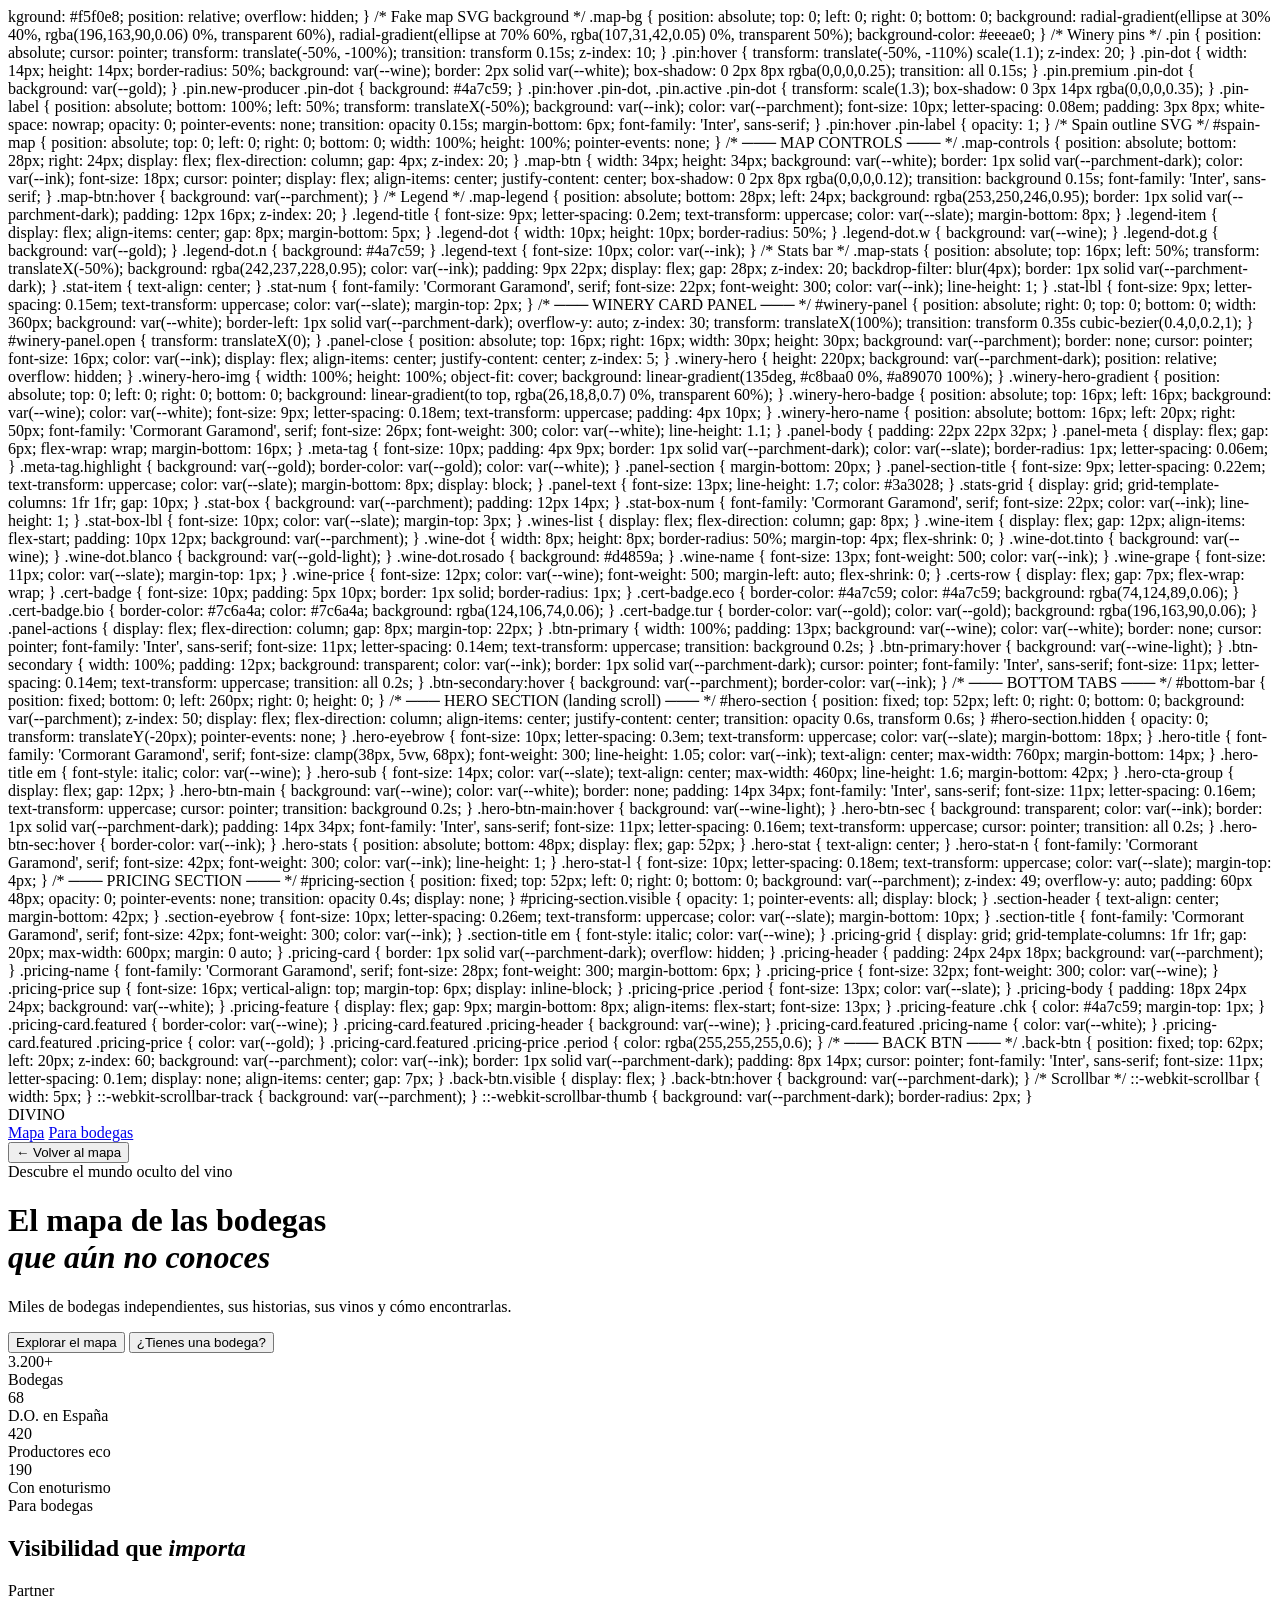
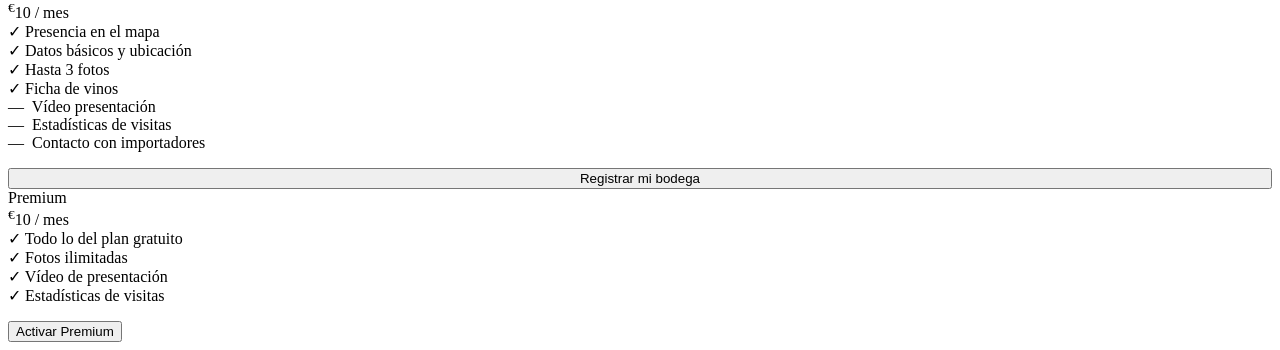
==== commit 4b2bdc19: "Update index.html" ====
--- a/index.html
+++ b/index.html
@@ -7,122 +7,7 @@
 <title>DIVINO — El mapa de las bodegas que aún no conoces</title>
 <link rel="preconnect" href="https://fonts.googleapis.com">
 <link href="https://fonts.googleapis.com/css2?family=Cormorant+Garamond:ital,wght@0,300;0,400;0,500;0,600;1,300;1,400&family=Inter:wght@300;400;500&display=swap" rel="stylesheet">
-<style>
-  *, *::before, *::after { box-sizing: border-box; margin: 0; padding: 0; }
-
-  :root {
-    --ink: #1A1208;
-    --parchment: #F2EDE4;
-    --parchment-dark: #E8E0D3;
-    --wine: #6B1F2A;
-    --wine-light: #8B2F3F;
-    --gold: #1A1208;
-    --gold-light: #3a3028;
-    --slate: #8A8880;
-    --slate-light: #B5B0A8;
-    --white: #FDFAF6;
-  }
-
-  html, body { height: 100%; overflow: hidden; font-family: 'Inter', sans-serif; background: var(--ink); color: var(--ink); }
-
-  /* ─── TOPBAR ─── */
-  #topbar {
-    position: fixed; top: 0; left: 0; right: 0; height: 52px;
-    background: var(--parchment); z-index: 100;
-    display: flex; align-items: center; justify-content: space-between;
-    padding: 0 28px; border-bottom: 1px solid var(--parchment-dark);
-  }
-  .logo {
-    font-family: 'Cormorant Garamond', serif;
-    font-size: 22px; font-weight: 300; letter-spacing: 0.25em;
-    color: var(--ink); text-transform: uppercase;
-  }
-  .logo span { color: var(--ink); }
-  .nav-links { display: flex; gap: 28px; align-items: center; }
-  .nav-links a {
-    font-size: 11px; letter-spacing: 0.12em; text-transform: uppercase;
-    color: var(--slate); text-decoration: none; transition: color 0.2s;
-  }
-  .nav-links a:hover { color: var(--ink); }
-  .nav-cta {
-    background: var(--wine); color: var(--parchment) !important;
-    padding: 7px 16px; font-size: 10px !important; letter-spacing: 0.14em !important;
-    border-radius: 1px; transition: background 0.2s !important;
-  }
-  .nav-cta:hover { background: var(--wine-light) !important; color: var(--parchment) !important; }
-
-  /* ─── LAYOUT ─── */
-  #app { display: flex; height: 100vh; padding-top: 52px; }
-
-  /* ─── SIDEBAR ─── */
-  #sidebar {
-    width: 260px; flex-shrink: 0;
-    background: var(--parchment); overflow-y: auto;
-    border-right: 1px solid var(--parchment-dark);
-    display: flex; flex-direction: column;
-  }
-  .sidebar-header {
-    padding: 22px 22px 14px;
-    border-bottom: 1px solid var(--parchment-dark);
-  }
-  .sidebar-title {
-    font-family: 'Cormorant Garamond', serif;
-    font-size: 11px; font-weight: 400; letter-spacing: 0.2em;
-    text-transform: uppercase; color: var(--slate); margin-bottom: 10px;
-  }
-  .search-box {
-    width: 100%; border: 1px solid var(--parchment-dark);
-    background: var(--white); padding: 9px 12px;
-    font-family: 'Inter', sans-serif; font-size: 12px;
-    color: var(--ink); outline: none; border-radius: 1px;
-    transition: border-color 0.2s;
-  }
-  .search-box:focus { border-color: var(--gold); }
-  .search-box::placeholder { color: var(--slate-light); }
-
-  .filter-section { padding: 18px 22px; border-bottom: 1px solid var(--parchment-dark); }
-  .filter-label {
-    font-size: 9px; letter-spacing: 0.22em; text-transform: uppercase;
-    color: var(--slate); margin-bottom: 10px; display: block;
-  }
-  .filter-chips { display: flex; flex-wrap: wrap; gap: 5px; }
-  .chip {
-    font-size: 11px; padding: 5px 10px; border: 1px solid var(--parchment-dark);
-    color: var(--slate); cursor: pointer; border-radius: 1px;
-    transition: all 0.15s; background: transparent; font-family: 'Inter', sans-serif;
-    white-space: nowrap;
-  }
-  .chip:hover, .chip.active { background: var(--wine); border-color: var(--wine); color: var(--white); }
-
-  .range-wrap { margin-top: 4px; }
-  .range-row { display: flex; justify-content: space-between; align-items: center; margin-bottom: 6px; }
-  .range-val { font-size: 11px; color: var(--ink); font-weight: 500; }
-  input[type=range] {
-    width: 100%; accent-color: var(--wine); height: 2px; cursor: pointer;
-  }
-
-  .cert-list { display: flex; flex-direction: column; gap: 7px; }
-  .cert-item { display: flex; align-items: center; gap: 9px; cursor: pointer; }
-  .cert-item input[type=checkbox] { accent-color: var(--wine); cursor: pointer; }
-  .cert-item label { font-size: 12px; color: var(--ink); cursor: pointer; }
-
-  /* Discovery Index */
-  .discovery-section { padding: 18px 22px; }
-  .discovery-label { font-size: 9px; letter-spacing: 0.22em; text-transform: uppercase; color: var(--slate); margin-bottom: 10px; display: block; }
-  .discovery-bar { display: flex; flex-direction: column; gap: 7px; }
-  .d-item { display: flex; align-items: center; gap: 8px; cursor: pointer; }
-  .d-dot { width: 8px; height: 8px; border-radius: 50%; flex-shrink: 0; }
-  .d-dot.new { background: var(--wine); }
-  .d-dot.growing { background: var(--gold); }
-  .d-dot.hidden { background: var(--slate); }
-  .d-label { font-size: 11px; color: var(--ink); }
-  .d-count { font-size: 10px; color: var(--slate); margin-left: auto; }
-
-  /* ─── MAP AREA ─── */
-  #map-wrap { flex: 1; position: relative; background: #2a2318; overflow: hidden; }
-
-  #map-canvas {
-    width: 100%; height: 100%; background: #f5f0e8;
+kground: #f5f0e8;
     position: relative; overflow: hidden;
   }
 
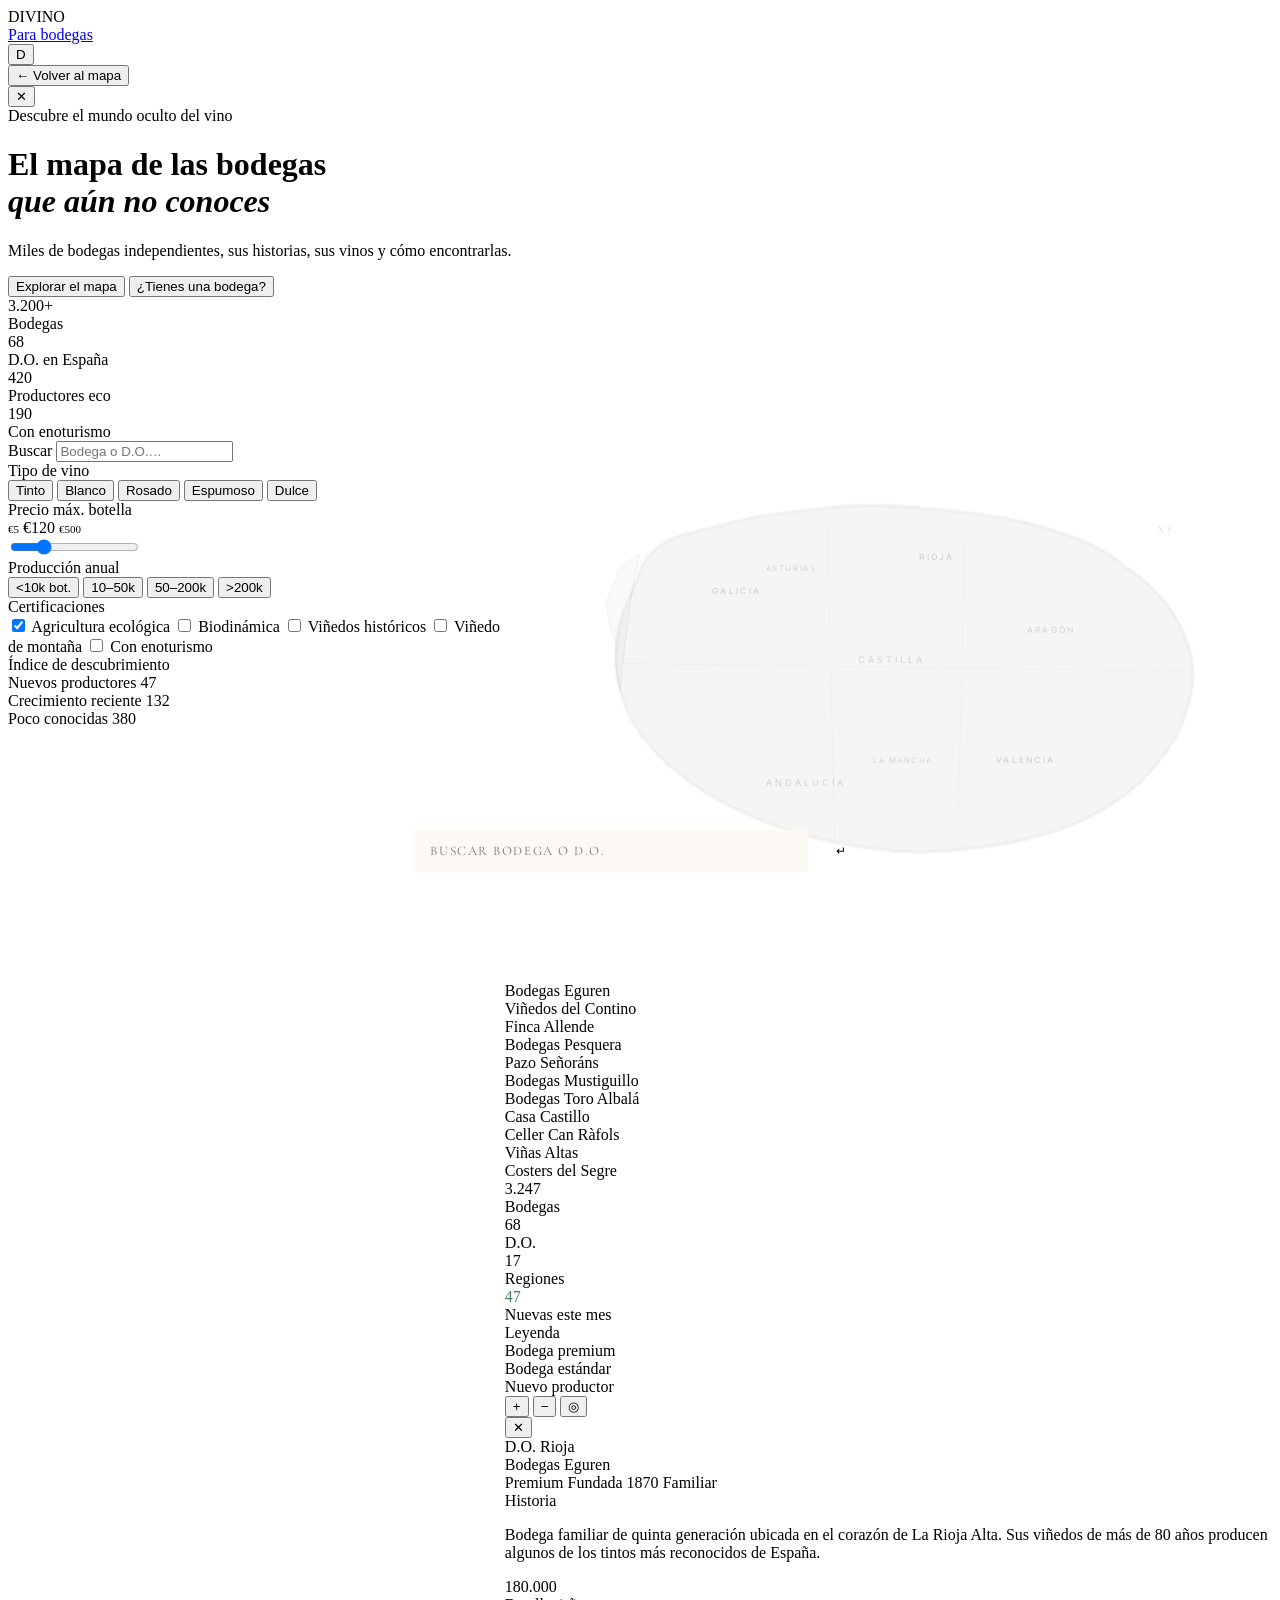
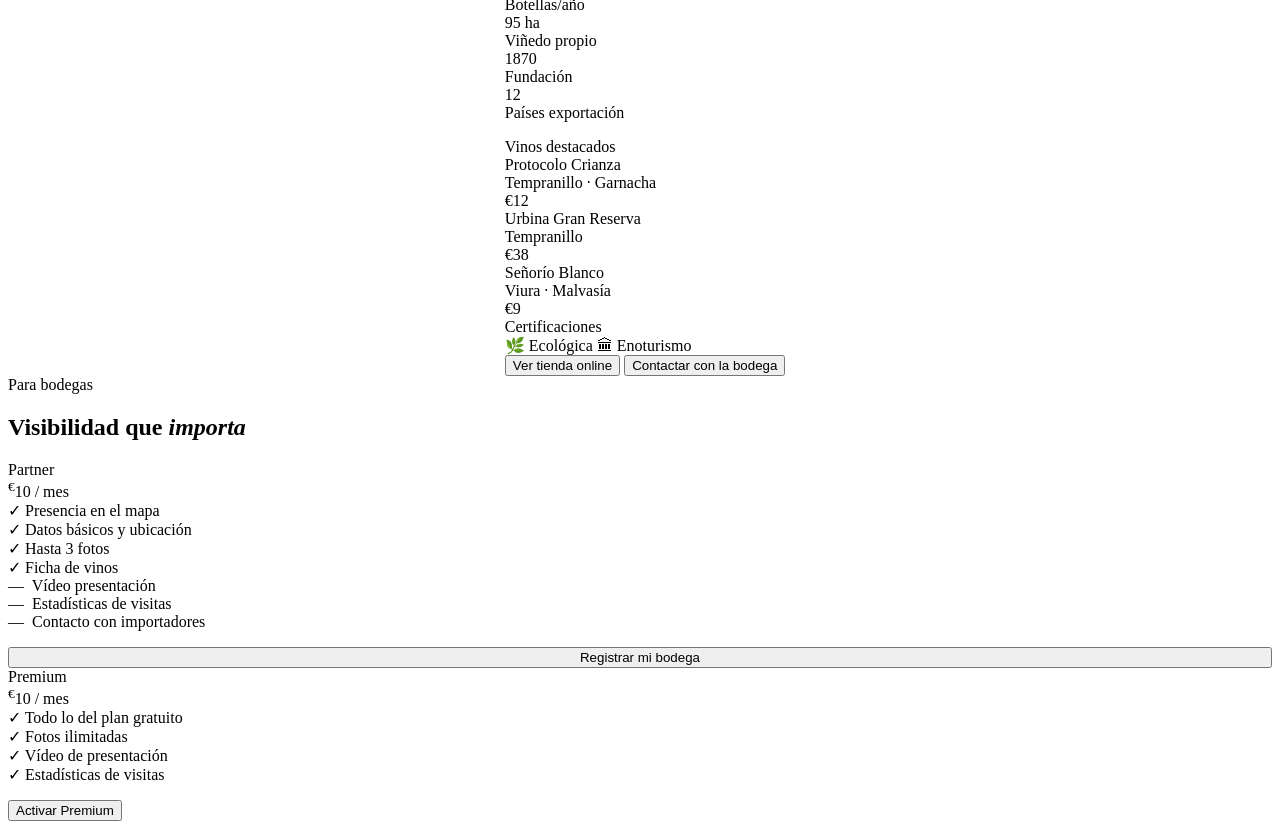
==== commit 96692d15: "cambio pop up" ====
--- a/index.html
+++ b/index.html
@@ -1,4 +1,3 @@
-
 <!DOCTYPE html>
 <html lang="es">
 <head>
@@ -7,337 +6,54 @@
 <title>DIVINO — El mapa de las bodegas que aún no conoces</title>
 <link rel="preconnect" href="https://fonts.googleapis.com">
 <link href="https://fonts.googleapis.com/css2?family=Cormorant+Garamond:ital,wght@0,300;0,400;0,500;0,600;1,300;1,400&family=Inter:wght@300;400;500&display=swap" rel="stylesheet">
-kground: #f5f0e8;
-    position: relative; overflow: hidden;
-  }
-
-  /* Fake map SVG background */
-  .map-bg {
-    position: absolute; top: 0; left: 0; right: 0; bottom: 0;
-    background:
-      radial-gradient(ellipse at 30% 40%, rgba(196,163,90,0.06) 0%, transparent 60%),
-      radial-gradient(ellipse at 70% 60%, rgba(107,31,42,0.05) 0%, transparent 50%);
-    background-color: #eeeae0;
-  }
-
-  /* Winery pins */
-  .pin {
-    position: absolute; cursor: pointer;
-    transform: translate(-50%, -100%);
-    transition: transform 0.15s;
-    z-index: 10;
-  }
-  .pin:hover { transform: translate(-50%, -110%) scale(1.1); z-index: 20; }
-  .pin-dot {
-    width: 14px; height: 14px; border-radius: 50%;
-    background: var(--wine); border: 2px solid var(--white);
-    box-shadow: 0 2px 8px rgba(0,0,0,0.25);
-    transition: all 0.15s;
-  }
-  .pin.premium .pin-dot { background: var(--gold); }
-  .pin.new-producer .pin-dot { background: #4a7c59; }
-  .pin:hover .pin-dot, .pin.active .pin-dot {
-    transform: scale(1.3);
-    box-shadow: 0 3px 14px rgba(0,0,0,0.35);
-  }
-  .pin-label {
-    position: absolute; bottom: 100%; left: 50%; transform: translateX(-50%);
-    background: var(--ink); color: var(--parchment);
-    font-size: 10px; letter-spacing: 0.08em; padding: 3px 8px;
-    white-space: nowrap; opacity: 0; pointer-events: none;
-    transition: opacity 0.15s; margin-bottom: 6px;
-    font-family: 'Inter', sans-serif;
-  }
-  .pin:hover .pin-label { opacity: 1; }
-
-  /* Spain outline SVG */
-  #spain-map { position: absolute; top: 0; left: 0; right: 0; bottom: 0; width: 100%; height: 100%; pointer-events: none; }
-
-  /* ─── MAP CONTROLS ─── */
-  .map-controls {
-    position: absolute; bottom: 28px; right: 24px;
-    display: flex; flex-direction: column; gap: 4px; z-index: 20;
-  }
-  .map-btn {
-    width: 34px; height: 34px; background: var(--white);
-    border: 1px solid var(--parchment-dark); color: var(--ink);
-    font-size: 18px; cursor: pointer; display: flex; align-items: center; justify-content: center;
-    box-shadow: 0 2px 8px rgba(0,0,0,0.12);
-    transition: background 0.15s;
-    font-family: 'Inter', sans-serif;
-  }
-  .map-btn:hover { background: var(--parchment); }
-
-  /* Legend */
-  .map-legend {
-    position: absolute; bottom: 28px; left: 24px;
-    background: rgba(253,250,246,0.95); border: 1px solid var(--parchment-dark);
-    padding: 12px 16px; z-index: 20;
-  }
-  .legend-title { font-size: 9px; letter-spacing: 0.2em; text-transform: uppercase; color: var(--slate); margin-bottom: 8px; }
-  .legend-item { display: flex; align-items: center; gap: 8px; margin-bottom: 5px; }
-  .legend-dot { width: 10px; height: 10px; border-radius: 50%; }
-  .legend-dot.w { background: var(--wine); }
-  .legend-dot.g { background: var(--gold); }
-  .legend-dot.n { background: #4a7c59; }
-  .legend-text { font-size: 10px; color: var(--ink); }
-
-  /* Stats bar */
-  .map-stats {
-    position: absolute; top: 16px; left: 50%; transform: translateX(-50%);
-    background: rgba(242,237,228,0.95); color: var(--ink);
-    padding: 9px 22px; display: flex; gap: 28px; z-index: 20;
-    backdrop-filter: blur(4px); border: 1px solid var(--parchment-dark);
-  }
-  .stat-item { text-align: center; }
-  .stat-num { font-family: 'Cormorant Garamond', serif; font-size: 22px; font-weight: 300; color: var(--ink); line-height: 1; }
-  .stat-lbl { font-size: 9px; letter-spacing: 0.15em; text-transform: uppercase; color: var(--slate); margin-top: 2px; }
-
-  /* ─── WINERY CARD PANEL ─── */
-  #winery-panel {
-    position: absolute; right: 0; top: 0; bottom: 0;
-    width: 360px; background: var(--white);
-    border-left: 1px solid var(--parchment-dark);
-    overflow-y: auto; z-index: 30;
-    transform: translateX(100%);
-    transition: transform 0.35s cubic-bezier(0.4,0,0.2,1);
-  }
-  #winery-panel.open { transform: translateX(0); }
-
-  .panel-close {
-    position: absolute; top: 16px; right: 16px;
-    width: 30px; height: 30px; background: var(--parchment);
-    border: none; cursor: pointer; font-size: 16px; color: var(--ink);
-    display: flex; align-items: center; justify-content: center;
-    z-index: 5;
-  }
-  .winery-hero {
-    height: 220px; background: var(--parchment-dark);
-    position: relative; overflow: hidden;
-  }
-  .winery-hero-img {
-    width: 100%; height: 100%; object-fit: cover;
-    background: linear-gradient(135deg, #c8baa0 0%, #a89070 100%);
-  }
-  .winery-hero-gradient {
-    position: absolute; top: 0; left: 0; right: 0; bottom: 0;
-    background: linear-gradient(to top, rgba(26,18,8,0.7) 0%, transparent 60%);
-  }
-  .winery-hero-badge {
-    position: absolute; top: 16px; left: 16px;
-    background: var(--wine); color: var(--white);
-    font-size: 9px; letter-spacing: 0.18em; text-transform: uppercase;
-    padding: 4px 10px;
-  }
-  .winery-hero-name {
-    position: absolute; bottom: 16px; left: 20px; right: 50px;
-    font-family: 'Cormorant Garamond', serif; font-size: 26px; font-weight: 300;
-    color: var(--white); line-height: 1.1;
-  }
-
-  .panel-body { padding: 22px 22px 32px; }
-
-  .panel-meta { display: flex; gap: 6px; flex-wrap: wrap; margin-bottom: 16px; }
-  .meta-tag {
-    font-size: 10px; padding: 4px 9px; border: 1px solid var(--parchment-dark);
-    color: var(--slate); border-radius: 1px; letter-spacing: 0.06em;
-  }
-  .meta-tag.highlight { background: var(--gold); border-color: var(--gold); color: var(--white); }
-
-  .panel-section { margin-bottom: 20px; }
-  .panel-section-title {
-    font-size: 9px; letter-spacing: 0.22em; text-transform: uppercase;
-    color: var(--slate); margin-bottom: 8px; display: block;
-  }
-  .panel-text { font-size: 13px; line-height: 1.7; color: #3a3028; }
-
-  .stats-grid { display: grid; grid-template-columns: 1fr 1fr; gap: 10px; }
-  .stat-box { background: var(--parchment); padding: 12px 14px; }
-  .stat-box-num { font-family: 'Cormorant Garamond', serif; font-size: 22px; color: var(--ink); line-height: 1; }
-  .stat-box-lbl { font-size: 10px; color: var(--slate); margin-top: 3px; }
-
-  .wines-list { display: flex; flex-direction: column; gap: 8px; }
-  .wine-item { display: flex; gap: 12px; align-items: flex-start; padding: 10px 12px; background: var(--parchment); }
-  .wine-dot { width: 8px; height: 8px; border-radius: 50%; margin-top: 4px; flex-shrink: 0; }
-  .wine-dot.tinto { background: var(--wine); }
-  .wine-dot.blanco { background: var(--gold-light); }
-  .wine-dot.rosado { background: #d4859a; }
-  .wine-name { font-size: 13px; font-weight: 500; color: var(--ink); }
-  .wine-grape { font-size: 11px; color: var(--slate); margin-top: 1px; }
-  .wine-price { font-size: 12px; color: var(--wine); font-weight: 500; margin-left: auto; flex-shrink: 0; }
-
-  .certs-row { display: flex; gap: 7px; flex-wrap: wrap; }
-  .cert-badge {
-    font-size: 10px; padding: 5px 10px; border: 1px solid;
-    border-radius: 1px;
-  }
-  .cert-badge.eco { border-color: #4a7c59; color: #4a7c59; background: rgba(74,124,89,0.06); }
-  .cert-badge.bio { border-color: #7c6a4a; color: #7c6a4a; background: rgba(124,106,74,0.06); }
-  .cert-badge.tur { border-color: var(--gold); color: var(--gold); background: rgba(196,163,90,0.06); }
-
-  .panel-actions { display: flex; flex-direction: column; gap: 8px; margin-top: 22px; }
-  .btn-primary {
-    width: 100%; padding: 13px; background: var(--wine); color: var(--white);
-    border: none; cursor: pointer; font-family: 'Inter', sans-serif;
-    font-size: 11px; letter-spacing: 0.14em; text-transform: uppercase;
-    transition: background 0.2s;
-  }
-  .btn-primary:hover { background: var(--wine-light); }
-  .btn-secondary {
-    width: 100%; padding: 12px; background: transparent; color: var(--ink);
-    border: 1px solid var(--parchment-dark); cursor: pointer;
-    font-family: 'Inter', sans-serif; font-size: 11px; letter-spacing: 0.14em;
-    text-transform: uppercase; transition: all 0.2s;
-  }
-  .btn-secondary:hover { background: var(--parchment); border-color: var(--ink); }
-
-  /* ─── BOTTOM TABS ─── */
-  #bottom-bar {
-    position: fixed; bottom: 0; left: 260px; right: 0;
-    height: 0; 
-  }
-
-  /* ─── HERO SECTION (landing scroll) ─── */
-  #hero-section {
-    position: fixed; top: 52px; left: 0; right: 0; bottom: 0;
-    background: var(--parchment); z-index: 50;
-    display: flex; flex-direction: column; align-items: center; justify-content: center;
-    transition: opacity 0.6s, transform 0.6s;
-  }
-  #hero-section.hidden { opacity: 0; transform: translateY(-20px); pointer-events: none; }
-
-  .hero-eyebrow {
-    font-size: 10px; letter-spacing: 0.3em; text-transform: uppercase;
-    color: var(--slate); margin-bottom: 18px;
-  }
-  .hero-title {
-    font-family: 'Cormorant Garamond', serif;
-    font-size: clamp(38px, 5vw, 68px); font-weight: 300; line-height: 1.05;
-    color: var(--ink); text-align: center; max-width: 760px;
-    margin-bottom: 14px;
-  }
-  .hero-title em { font-style: italic; color: var(--wine); }
-  .hero-sub {
-    font-size: 14px; color: var(--slate); text-align: center;
-    max-width: 460px; line-height: 1.6; margin-bottom: 42px;
-  }
-  .hero-cta-group { display: flex; gap: 12px; }
-  .hero-btn-main {
-    background: var(--wine); color: var(--white); border: none;
-    padding: 14px 34px; font-family: 'Inter', sans-serif;
-    font-size: 11px; letter-spacing: 0.16em; text-transform: uppercase;
-    cursor: pointer; transition: background 0.2s;
-  }
-  .hero-btn-main:hover { background: var(--wine-light); }
-  .hero-btn-sec {
-    background: transparent; color: var(--ink); border: 1px solid var(--parchment-dark);
-    padding: 14px 34px; font-family: 'Inter', sans-serif;
-    font-size: 11px; letter-spacing: 0.16em; text-transform: uppercase;
-    cursor: pointer; transition: all 0.2s;
-  }
-  .hero-btn-sec:hover { border-color: var(--ink); }
-
-  .hero-stats {
-    position: absolute; bottom: 48px;
-    display: flex; gap: 52px;
-  }
-  .hero-stat { text-align: center; }
-  .hero-stat-n {
-    font-family: 'Cormorant Garamond', serif; font-size: 42px; font-weight: 300;
-    color: var(--ink); line-height: 1;
-  }
-  .hero-stat-l { font-size: 10px; letter-spacing: 0.18em; text-transform: uppercase; color: var(--slate); margin-top: 4px; }
-
-  /* ─── PRICING SECTION ─── */
-  #pricing-section {
-    position: fixed; top: 52px; left: 0; right: 0; bottom: 0;
-    background: var(--parchment); z-index: 49;
-    overflow-y: auto; padding: 60px 48px;
-    opacity: 0; pointer-events: none;
-    transition: opacity 0.4s;
-    display: none;
-  }
-  #pricing-section.visible { opacity: 1; pointer-events: all; display: block; }
-
-  .section-header { text-align: center; margin-bottom: 42px; }
-  .section-eyebrow { font-size: 10px; letter-spacing: 0.26em; text-transform: uppercase; color: var(--slate); margin-bottom: 10px; }
-  .section-title { font-family: 'Cormorant Garamond', serif; font-size: 42px; font-weight: 300; color: var(--ink); }
-  .section-title em { font-style: italic; color: var(--wine); }
-
-  .pricing-grid { display: grid; grid-template-columns: 1fr 1fr; gap: 20px; max-width: 600px; margin: 0 auto; }
-  .pricing-card { border: 1px solid var(--parchment-dark); overflow: hidden; }
-  .pricing-header { padding: 24px 24px 18px; background: var(--parchment); }
-  .pricing-name { font-family: 'Cormorant Garamond', serif; font-size: 28px; font-weight: 300; margin-bottom: 6px; }
-  .pricing-price { font-size: 32px; font-weight: 300; color: var(--wine); }
-  .pricing-price sup { font-size: 16px; vertical-align: top; margin-top: 6px; display: inline-block; }
-  .pricing-price .period { font-size: 13px; color: var(--slate); }
-  .pricing-body { padding: 18px 24px 24px; background: var(--white); }
-  .pricing-feature { display: flex; gap: 9px; margin-bottom: 8px; align-items: flex-start; font-size: 13px; }
-  .pricing-feature .chk { color: #4a7c59; margin-top: 1px; }
-  .pricing-card.featured { border-color: var(--wine); }
-  .pricing-card.featured .pricing-header { background: var(--wine); }
-  .pricing-card.featured .pricing-name { color: var(--white); }
-  .pricing-card.featured .pricing-price { color: var(--gold); }
-  .pricing-card.featured .pricing-price .period { color: rgba(255,255,255,0.6); }
-
-  /* ─── BACK BTN ─── */
-  .back-btn {
-    position: fixed; top: 62px; left: 20px; z-index: 60;
-    background: var(--parchment); color: var(--ink);
-    border: 1px solid var(--parchment-dark); padding: 8px 14px; cursor: pointer;
-    font-family: 'Inter', sans-serif; font-size: 11px; letter-spacing: 0.1em;
-    display: none; align-items: center; gap: 7px;
-  }
-  .back-btn.visible { display: flex; }
-  .back-btn:hover { background: var(--parchment-dark); }
-
-  /* Scrollbar */
-  ::-webkit-scrollbar { width: 5px; }
-  ::-webkit-scrollbar-track { background: var(--parchment); }
-  ::-webkit-scrollbar-thumb { background: var(--parchment-dark); border-radius: 2px; }
-</style>
+<link rel="stylesheet" href="css/style.css">
 </head>
 <body>
 
 <div id="topbar">
   <div class="logo">D<span>IVINO</span></div>
-  <nav class="nav-links">
-    <a href="#" onclick="openMap()">Mapa</a>
-    <a href="#" class="nav-cta" onclick="showPricing()">Para bodegas</a>
-  </nav>
+  <div class="topbar-right">
+    <nav class="nav-links">
+      <a href="#" class="nav-cta" onclick="showPricing()">Para bodegas</a>
+    </nav>
+    <button class="welcome-trigger" onclick="toggleWelcomeModal()">D</button>
+  </div>
 </div>
 
 <button class="back-btn" id="backBtn" onclick="goBack()">← Volver al mapa</button>
 
-<div id="hero-section">
-  <div class="hero-eyebrow">Descubre el mundo oculto del vino</div>
-  <h1 class="hero-title">El mapa de las bodegas<br><em>que aún no conoces</em></h1>
-  <p class="hero-sub">Miles de bodegas independientes, sus historias, sus vinos y cómo encontrarlas.</p>
-  <div class="hero-cta-group">
-    <button class="hero-btn-main" onclick="openMap()">Explorar el mapa</button>
-    <button class="hero-btn-sec" onclick="showPricing()">¿Tienes una bodega?</button>
-  </div>
-  <div class="hero-stats">
-    <div class="hero-stat">
-      <div class="hero-stat-n">3.200+</div>
-      <div class="hero-stat-l">Bodegas</div>
-    </div>
-    <div class="hero-stat">
-      <div class="hero-stat-n">68</div>
-      <div class="hero-stat-l">D.O. en España</div>
-    </div>
-    <div class="hero-stat">
-      <div class="hero-stat-n">420</div>
-      <div class="hero-stat-l">Productores eco</div>
-    </div>
-    <div class="hero-stat">
-      <div class="hero-stat-n">190</div>
-      <div class="hero-stat-l">Con enoturismo</div>
+<div id="hero-section" class="modal-overlay hidden">
+  <div class="hero-modal-content">
+    <button class="modal-close" onclick="toggleWelcomeModal()">✕</button>
+    <div class="hero-eyebrow">Descubre el mundo oculto del vino</div>
+    <h1 class="hero-title">El mapa de las bodegas<br><em>que aún no conoces</em></h1>
+    <p class="hero-sub">Miles de bodegas independientes, sus historias, sus vinos y cómo encontrarlas.</p>
+    <div class="hero-cta-group">
+      <button class="hero-btn-main" onclick="toggleWelcomeModal()">Explorar el mapa</button>
+      <button class="hero-btn-sec" onclick="showPricing()">¿Tienes una bodega?</button>
+    </div>
+    <div class="hero-stats">
+      <div class="hero-stat">
+        <div class="hero-stat-n">3.200+</div>
+        <div class="hero-stat-l">Bodegas</div>
+      </div>
+      <div class="hero-stat">
+        <div class="hero-stat-n">68</div>
+        <div class="hero-stat-l">D.O. en España</div>
+      </div>
+      <div class="hero-stat">
+        <div class="hero-stat-n">420</div>
+        <div class="hero-stat-l">Productores eco</div>
+      </div>
+      <div class="hero-stat">
+        <div class="hero-stat-n">190</div>
+        <div class="hero-stat-l">Con enoturismo</div>
+      </div>
     </div>
   </div>
 </div>
 
-<div id="app" style="display:none;">
+<div id="app" style="display:flex;">
   <aside id="sidebar">
     <div class="sidebar-header">
       <span class="sidebar-title">Buscar</span>
@@ -636,87 +352,7 @@
   </div>
 </div>
 
-<script>
-  const wineries = [
-    { name:"Bodegas Eguren", badge:"D.O.Ca. Rioja", desc:"Bodega familiar de quinta generación en el corazón de La Rioja Alta. Viñedos de más de 80 años.", meta:["Premium","Fundada 1870","Familiar"], certs:["eco","tur"], color:"linear-gradient(135deg,#9a7a50,#5a3a20)" },
-    { name:"Viñedos del Contino", badge:"D.O.Ca. Rioja", desc:"Finca de viñedo único en la margen derecha del Ebro. Pioneros en el concepto de 'château' en España.", meta:["Viñedo único","1969"], certs:["eco"], color:"linear-gradient(135deg,#7a5a40,#3a2010)" },
-    { name:"Finca Allende", badge:"D.O.Ca. Rioja", desc:"Nuevo productor de referencia. Vinificaciones de parcela única en Briones con cepas viejas de Tempranillo.", meta:["Nuevo productor","Parcela única"], certs:["bio","eco"], color:"linear-gradient(135deg,#4a7c59,#2a4a39)" },
-    { name:"Bodegas Pesquera", badge:"D.O. Ribera del Duero", desc:"Alejandro Fernández revolucionó Ribera del Duero en los años 80. Hoy sigue siendo referencia absoluta.", meta:["Premium","Fundada 1972"], certs:["tur"], color:"linear-gradient(135deg,#8a4a40,#4a1a10)" },
-    { name:"Pazo Señoráns", badge:"D.O. Rías Baixas", desc:"Palacio del siglo XVI rodeado de viñedos de Albariño junto a la ría. Colección de añadas antiguas única en España.", meta:["Premium","S. XVI","Biodinámica"], certs:["eco","bio","tur"], color:"linear-gradient(135deg,#5a7a6a,#2a4a3a)" },
-    { name:"Bodegas Mustiguillo", badge:"D.O. Utiel-Requena", desc:"Rescate de la uva Bobal en viñedos centenarios en la meseta valenciana. Producción limitada y artesanal.", meta:["Producción limitada","Bobal"], certs:["eco"], color:"linear-gradient(135deg,#7a6a4a,#4a4a2a)" },
-    { name:"Bodegas Toro Albalá", badge:"D.O. Montilla-Moriles", desc:"Enclavada en una antigua planta eléctrica del siglo XX. Sus Pedro Ximénez de añadas históricas son únicos.", meta:["Edificio histórico","Pedro Ximénez"], certs:["tur"], color:"linear-gradient(135deg,#8a7a3a,#5a4a1a)" },
-    { name:"Casa Castillo", badge:"D.O. Jumilla", desc:"Referencia de Jumilla con la variedad Monastrell. Viñedos de más de 50 años en suelo arenoso.", meta:["Monastrell","50+ años cepa"], certs:["eco","tur"], color:"linear-gradient(135deg,#6a4a5a,#3a1a2a)" },
-    { name:"Celler Can Ràfols dels Caus", badge:"D.O. Penedès", desc:"Bodega pionera en viticultura ecológica en Cataluña. Variedades autóctonas y experimentos únicos desde 1979.", meta:["Premium","Ecológica pionera"], certs:["eco","bio","tur"], color:"linear-gradient(135deg,#5a6a4a,#2a3a1a)" },
-    { name:"Viñas Altas", badge:"D.O. Ribera del Guadiana", desc:"Pequeño productor de Extremadura apostando por variedades locales en suelos de granito. Producción artesanal.", meta:["Nuevo productor","Artesanal"], certs:["eco"], color:"linear-gradient(135deg,#7a5a4a,#4a3a2a)" },
-    { name:"Costers del Segre", badge:"D.O. Costers del Segre", desc:"Bodegas de altura en el Pirineo leridano. Viñedo de montaña con gran amplitud térmica.", meta:["Viñedo montaña","Altura"], certs:["eco","tur"], color:"linear-gradient(135deg,#4a5a6a,#1a2a3a)" }
-  ];
-
-  function openMap() {
-    document.getElementById('hero-section').classList.add('hidden');
-    document.getElementById('app').style.display = 'flex';
-    document.getElementById('pricing-section').style.display = 'none';
-    document.getElementById('backBtn').classList.remove('visible');
-    closePanel();
-  }
-
-  function openWinery(idx) {
-    const w = wineries[idx];
-    document.getElementById('wineryName').textContent = w.name;
-    document.getElementById('wineryBadge').textContent = w.badge;
-    document.getElementById('wineryDesc').textContent = w.desc;
-    document.getElementById('wineryHeroImg').style.background = w.color;
-
-    const metaEl = document.getElementById('wineryMeta');
-    metaEl.innerHTML = w.meta.map((m, i) => `<span class="meta-tag${i===0?' highlight':''}">${m}</span>`).join('');
-
-    const certsEl = document.getElementById('wineryCerts');
-    const certMap = {eco:'🌿 Ecológica', bio:'🌀 Biodinámica', tur:'🏛 Enoturismo'};
-    const certClass = {eco:'eco', bio:'bio', tur:'tur'};
-    certsEl.innerHTML = w.certs.map(c=>`<span class="cert-badge ${certClass[c]}">${certMap[c]}</span>`).join('');
-
-    document.getElementById('winery-panel').classList.add('open');
-    document.querySelectorAll('.pin').forEach(p=>p.classList.remove('active'));
-  }
-
-  function closePanel() {
-    document.getElementById('winery-panel').classList.remove('open');
-  }
-
-  function toggleChip(el) {
-    el.classList.toggle('active');
-  }
-
-  function filterPins(val) {
-    const count = val ? Math.max(1, Math.floor(3247 * (1 - val.length * 0.05))) : 3247;
-    document.getElementById('visibleCount').textContent = count.toLocaleString('es');
-  }
-
-  function filterByDisc(type) {
-    const map = {new:47, growing:132, hidden:380};
-    document.getElementById('visibleCount').textContent = map[type].toLocaleString('es');
-  }
-
-  function showPricing() {
-    document.getElementById('hero-section').classList.add('hidden');
-    document.getElementById('app').style.display = 'none';
-    
-    const ps = document.getElementById('pricing-section');
-    ps.style.display = 'block';
-    setTimeout(()=>ps.classList.add('visible'), 10);
-    
-    document.getElementById('backBtn').classList.add('visible');
-  }
-
-  function goBack() {
-    document.getElementById('pricing-section').classList.remove('visible');
-    document.getElementById('pricing-section').style.display = 'none';
-    openMap();
-  }
-
-  document.querySelectorAll('.nav-links a').forEach(a => {
-    a.addEventListener('click', e => e.preventDefault());
-  });
-</script>
+<script src="js/datos.js"></script>
+<script src="js/main.js"></script>
 </body>
-</html>
-
+</html>
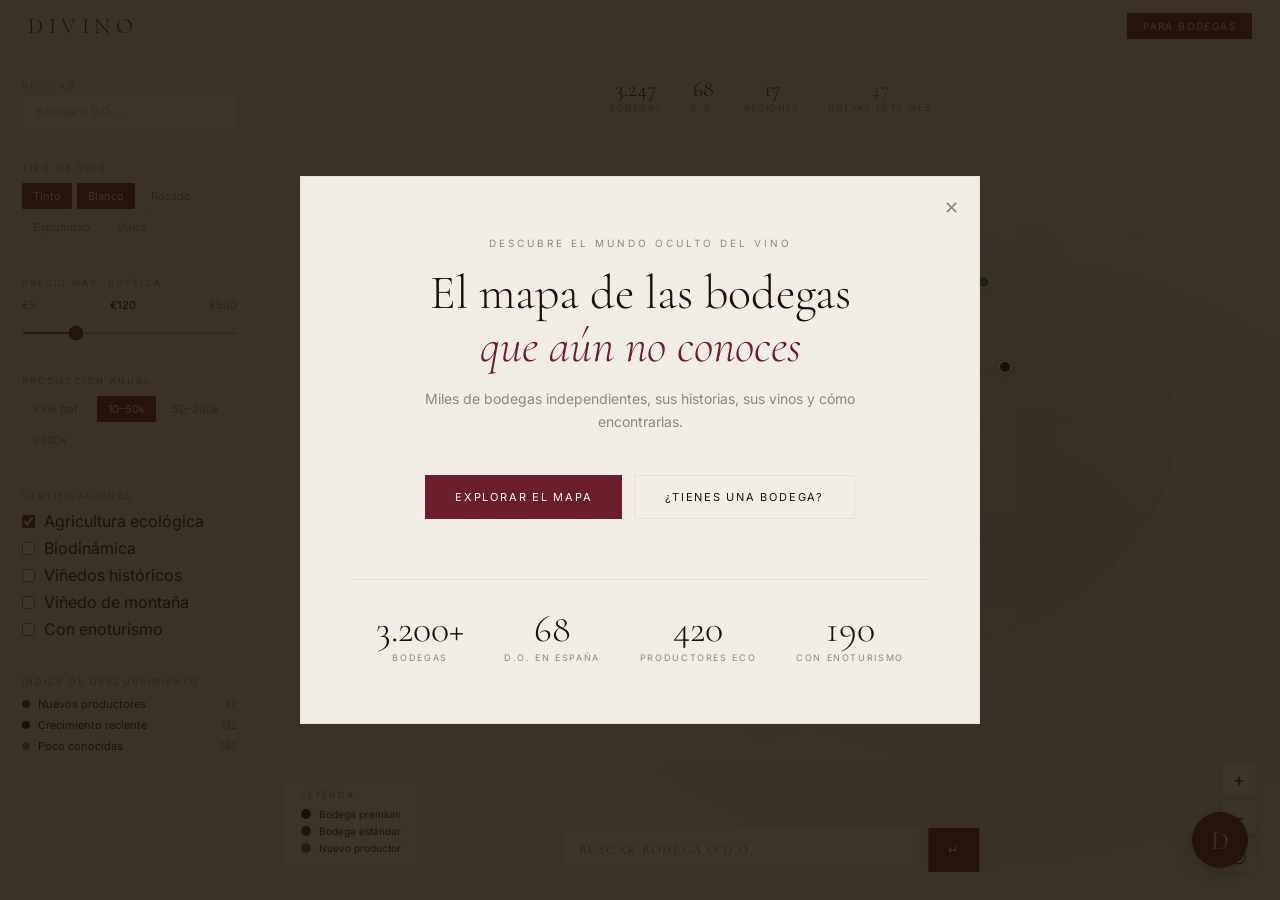
==== commit 727e36c6: "pop up arreglada" ====
--- a/index.html
+++ b/index.html
@@ -1,6 +1,7 @@
 <!DOCTYPE html>
 <html lang="es">
 <head>
+  
 <meta charset="UTF-8">
 <meta name="viewport" content="width=device-width, initial-scale=1.0">
 <title>DIVINO — El mapa de las bodegas que aún no conoces</title>
@@ -8,15 +9,14 @@
 <link href="https://fonts.googleapis.com/css2?family=Cormorant+Garamond:ital,wght@0,300;0,400;0,500;0,600;1,300;1,400&family=Inter:wght@300;400;500&display=swap" rel="stylesheet">
 <link rel="stylesheet" href="css/style.css">
 </head>
+
 <body>
-
 <div id="topbar">
   <div class="logo">D<span>IVINO</span></div>
   <div class="topbar-right">
     <nav class="nav-links">
       <a href="#" class="nav-cta" onclick="showPricing()">Para bodegas</a>
     </nav>
-    <button class="welcome-trigger" onclick="toggleWelcomeModal()">D</button>
   </div>
 </div>
 
@@ -354,5 +354,6 @@
 
 <script src="js/datos.js"></script>
 <script src="js/main.js"></script>
+<button class="divino-fab" onclick="toggleWelcomeModal()">D</button>
 </body>
 </html>
--- a/css/style.css
+++ b/css/style.css
@@ -0,0 +1,456 @@
+*, *::before, *::after { box-sizing: border-box; margin: 0; padding: 0; }
+
+:root {
+  --ink: #1A1208;
+  --parchment: #F2EDE4;
+  --parchment-dark: #E8E0D3;
+  --wine: #6B1F2A;
+  --wine-light: #8B2F3F;
+  --gold: #1A1208;
+  --gold-light: #3a3028;
+  --slate: #8A8880;
+  --slate-light: #B5B0A8;
+  --white: #FDFAF6;
+}
+
+html, body { height: 100%; overflow: hidden; font-family: 'Inter', sans-serif; background: var(--ink); color: var(--ink); }
+
+/* ─── TOPBAR ─── */
+#topbar {
+  position: fixed; top: 0; left: 0; right: 0; height: 52px;
+  background: var(--parchment); z-index: 100;
+  display: flex; align-items: center; justify-content: space-between;
+  padding: 0 28px; border-bottom: 1px solid var(--parchment-dark);
+}
+.logo {
+  font-family: 'Cormorant Garamond', serif;
+  font-size: 22px; font-weight: 300; letter-spacing: 0.25em;
+  color: var(--ink); text-transform: uppercase;
+}
+.logo span { color: var(--ink); }
+.topbar-right { display: flex; align-items: center; gap: 16px; }
+.nav-links { display: flex; gap: 28px; align-items: center; }
+.nav-links a {
+  font-size: 11px; letter-spacing: 0.12em; text-transform: uppercase;
+  color: var(--slate); text-decoration: none; transition: color 0.2s;
+}
+.nav-links a:hover { color: var(--ink); }
+.nav-cta {
+  background: var(--wine); color: var(--parchment) !important;
+  padding: 7px 16px; font-size: 10px !important; letter-spacing: 0.14em !important;
+  border-radius: 1px; transition: background 0.2s !important;
+}
+.nav-cta:hover { background: var(--wine-light) !important; color: var(--parchment) !important; }
+
+/* ─── FAB DIVINO ─── */
+.divino-fab {
+  position: fixed;
+  bottom: 32px;
+  right: 32px;
+  width: 56px;
+  height: 56px;
+  border-radius: 50%;
+  background: var(--wine);
+  color: var(--parchment);
+  border: none;
+  cursor: pointer;
+  font-family: 'Cormorant Garamond', serif;
+  font-size: 26px;
+  font-weight: 400;
+  box-shadow: 0 4px 20px rgba(0,0,0,0.28);
+  z-index: 150;
+  display: flex;
+  align-items: center;
+  justify-content: center;
+  transition: background 0.2s, transform 0.2s, box-shadow 0.2s;
+}
+.divino-fab:hover {
+  background: var(--wine-light);
+  transform: scale(1.08);
+  box-shadow: 0 6px 28px rgba(0,0,0,0.35);
+}
+
+.welcome-trigger { display: none; }
+
+/* ─── LAYOUT ─── */
+#app { display: flex; height: 100vh; padding-top: 52px; }
+
+/* ─── SIDEBAR ─── */
+#sidebar {
+  width: 260px; flex-shrink: 0;
+  background: var(--parchment); overflow-y: auto;
+  border-right: 1px solid var(--parchment-dark);
+  display: flex; flex-direction: column;
+}
+.sidebar-header {
+  padding: 22px 22px 14px;
+  border-bottom: 1px solid var(--parchment-dark);
+}
+.sidebar-title {
+  font-family: 'Cormorant Garamond', serif;
+  font-size: 11px; font-weight: 400; letter-spacing: 0.2em;
+  text-transform: uppercase; color: var(--slate); margin-bottom: 10px;
+}
+.search-box {
+  width: 100%; border: 1px solid var(--parchment-dark);
+  background: var(--white); padding: 9px 12px;
+  font-family: 'Inter', sans-serif; font-size: 12px;
+  color: var(--ink); outline: none; border-radius: 1px;
+  transition: border-color 0.2s;
+}
+.search-box:focus { border-color: var(--gold); }
+.search-box::placeholder { color: var(--slate-light); }
+
+.filter-section { padding: 18px 22px; border-bottom: 1px solid var(--parchment-dark); }
+.filter-label {
+  font-size: 9px; letter-spacing: 0.22em; text-transform: uppercase;
+  color: var(--slate); margin-bottom: 10px; display: block;
+}
+.filter-chips { display: flex; flex-wrap: wrap; gap: 5px; }
+.chip {
+  font-size: 11px; padding: 5px 10px; border: 1px solid var(--parchment-dark);
+  color: var(--slate); cursor: pointer; border-radius: 1px;
+  transition: all 0.15s; background: transparent; font-family: 'Inter', sans-serif;
+  white-space: nowrap;
+}
+.chip:hover, .chip.active { background: var(--wine); border-color: var(--wine); color: var(--white); }
+
+.range-wrap { margin-top: 4px; }
+.range-row { display: flex; justify-content: space-between; align-items: center; margin-bottom: 6px; }
+.range-val { font-size: 11px; color: var(--ink); font-weight: 500; }
+input[type=range] {
+  width: 100%; accent-color: var(--wine); height: 2px; cursor: pointer;
+}
+
+.cert-list { display: flex; flex-direction: column; gap: 7px; }
+.cert-item { display: flex; align-items: center; gap: 9px; cursor: pointer; }
+.cert-item input[type=checkbox] { accent-color: var(--wine); cursor: pointer; }
+.cert-item label { font-size: 12px; color: var(--ink); cursor: pointer; }
+
+/* Discovery Index */
+.discovery-section { padding: 18px 22px; }
+.discovery-label { font-size: 9px; letter-spacing: 0.22em; text-transform: uppercase; color: var(--slate); margin-bottom: 10px; display: block; }
+.discovery-bar { display: flex; flex-direction: column; gap: 7px; }
+.d-item { display: flex; align-items: center; gap: 8px; cursor: pointer; }
+.d-dot { width: 8px; height: 8px; border-radius: 50%; flex-shrink: 0; }
+.d-dot.new { background: var(--wine); }
+.d-dot.growing { background: var(--gold); }
+.d-dot.hidden { background: var(--slate); }
+.d-label { font-size: 11px; color: var(--ink); }
+.d-count { font-size: 10px; color: var(--slate); margin-left: auto; }
+
+/* ─── MAP AREA ─── */
+#map-wrap { flex: 1; position: relative; background: #2a2318; overflow: hidden; }
+
+#map-canvas {
+  width: 100%; height: 100%; background: #f5f0e8;
+  position: relative; overflow: hidden;
+}
+
+/* Fake map SVG background */
+.map-bg {
+  position: absolute; top: 0; left: 0; right: 0; bottom: 0;
+  background:
+    radial-gradient(ellipse at 30% 40%, rgba(196,163,90,0.06) 0%, transparent 60%),
+    radial-gradient(ellipse at 70% 60%, rgba(107,31,42,0.05) 0%, transparent 50%);
+  background-color: #eeeae0;
+}
+
+/* Winery pins */
+.pin {
+  position: absolute; cursor: pointer;
+  transform: translate(-50%, -100%);
+  transition: transform 0.15s;
+  z-index: 10;
+}
+.pin:hover { transform: translate(-50%, -110%) scale(1.1); z-index: 20; }
+.pin-dot {
+  width: 14px; height: 14px; border-radius: 50%;
+  background: var(--wine); border: 2px solid var(--white);
+  box-shadow: 0 2px 8px rgba(0,0,0,0.25);
+  transition: all 0.15s;
+}
+.pin.premium .pin-dot { background: var(--gold); }
+.pin.new-producer .pin-dot { background: #4a7c59; }
+.pin:hover .pin-dot, .pin.active .pin-dot {
+  transform: scale(1.3);
+  box-shadow: 0 3px 14px rgba(0,0,0,0.35);
+}
+.pin-label {
+  position: absolute; bottom: 100%; left: 50%; transform: translateX(-50%);
+  background: var(--ink); color: var(--parchment);
+  font-size: 10px; letter-spacing: 0.08em; padding: 3px 8px;
+  white-space: nowrap; opacity: 0; pointer-events: none;
+  transition: opacity 0.15s; margin-bottom: 6px;
+  font-family: 'Inter', sans-serif;
+}
+.pin:hover .pin-label { opacity: 1; }
+
+/* Spain outline SVG */
+#spain-map { position: absolute; top: 0; left: 0; right: 0; bottom: 0; width: 100%; height: 100%; pointer-events: none; }
+
+/* ─── MAP CONTROLS ─── */
+.map-controls {
+  position: absolute; bottom: 28px; right: 24px;
+  display: flex; flex-direction: column; gap: 4px; z-index: 20;
+}
+.map-btn {
+  width: 34px; height: 34px; background: var(--white);
+  border: 1px solid var(--parchment-dark); color: var(--ink);
+  font-size: 18px; cursor: pointer; display: flex; align-items: center; justify-content: center;
+  box-shadow: 0 2px 8px rgba(0,0,0,0.12);
+  transition: background 0.15s;
+  font-family: 'Inter', sans-serif;
+}
+.map-btn:hover { background: var(--parchment); }
+
+/* Legend */
+.map-legend {
+  position: absolute; bottom: 28px; left: 24px;
+  background: rgba(253,250,246,0.95); border: 1px solid var(--parchment-dark);
+  padding: 12px 16px; z-index: 20;
+}
+.legend-title { font-size: 9px; letter-spacing: 0.2em; text-transform: uppercase; color: var(--slate); margin-bottom: 8px; }
+.legend-item { display: flex; align-items: center; gap: 8px; margin-bottom: 5px; }
+.legend-dot { width: 10px; height: 10px; border-radius: 50%; }
+.legend-dot.w { background: var(--wine); }
+.legend-dot.g { background: var(--gold); }
+.legend-dot.n { background: #4a7c59; }
+.legend-text { font-size: 10px; color: var(--ink); }
+
+/* Stats bar */
+.map-stats {
+  position: absolute; top: 16px; left: 50%; transform: translateX(-50%);
+  background: rgba(242,237,228,0.95); color: var(--ink);
+  padding: 9px 22px; display: flex; gap: 28px; z-index: 20;
+  backdrop-filter: blur(4px); border: 1px solid var(--parchment-dark);
+}
+.stat-item { text-align: center; }
+.stat-num { font-family: 'Cormorant Garamond', serif; font-size: 22px; font-weight: 300; color: var(--ink); line-height: 1; }
+.stat-lbl { font-size: 9px; letter-spacing: 0.15em; text-transform: uppercase; color: var(--slate); margin-top: 2px; }
+
+/* ─── WINERY CARD PANEL ─── */
+#winery-panel {
+  position: absolute; right: 0; top: 0; bottom: 0;
+  width: 360px; background: var(--white);
+  border-left: 1px solid var(--parchment-dark);
+  overflow-y: auto; z-index: 30;
+  transform: translateX(100%);
+  transition: transform 0.35s cubic-bezier(0.4,0,0.2,1);
+}
+#winery-panel.open { transform: translateX(0); }
+
+.panel-close {
+  position: absolute; top: 16px; right: 16px;
+  width: 30px; height: 30px; background: var(--parchment);
+  border: none; cursor: pointer; font-size: 16px; color: var(--ink);
+  display: flex; align-items: center; justify-content: center;
+  z-index: 5;
+}
+.winery-hero {
+  height: 220px; background: var(--parchment-dark);
+  position: relative; overflow: hidden;
+}
+.winery-hero-img {
+  width: 100%; height: 100%; object-fit: cover;
+  background: linear-gradient(135deg, #c8baa0 0%, #a89070 100%);
+}
+.winery-hero-gradient {
+  position: absolute; top: 0; left: 0; right: 0; bottom: 0;
+  background: linear-gradient(to top, rgba(26,18,8,0.7) 0%, transparent 60%);
+}
+.winery-hero-badge {
+  position: absolute; top: 16px; left: 16px;
+  background: var(--wine); color: var(--white);
+  font-size: 9px; letter-spacing: 0.18em; text-transform: uppercase;
+  padding: 4px 10px;
+}
+.winery-hero-name {
+  position: absolute; bottom: 16px; left: 20px; right: 50px;
+  font-family: 'Cormorant Garamond', serif; font-size: 26px; font-weight: 300;
+  color: var(--white); line-height: 1.1;
+}
+
+.panel-body { padding: 22px 22px 32px; }
+
+.panel-meta { display: flex; gap: 6px; flex-wrap: wrap; margin-bottom: 16px; }
+.meta-tag {
+  font-size: 10px; padding: 4px 9px; border: 1px solid var(--parchment-dark);
+  color: var(--slate); border-radius: 1px; letter-spacing: 0.06em;
+}
+.meta-tag.highlight { background: var(--gold); border-color: var(--gold); color: var(--white); }
+
+.panel-section { margin-bottom: 20px; }
+.panel-section-title {
+  font-size: 9px; letter-spacing: 0.22em; text-transform: uppercase;
+  color: var(--slate); margin-bottom: 8px; display: block;
+}
+.panel-text { font-size: 13px; line-height: 1.7; color: #3a3028; }
+
+.stats-grid { display: grid; grid-template-columns: 1fr 1fr; gap: 10px; }
+.stat-box { background: var(--parchment); padding: 12px 14px; }
+.stat-box-num { font-family: 'Cormorant Garamond', serif; font-size: 22px; color: var(--ink); line-height: 1; }
+.stat-box-lbl { font-size: 10px; color: var(--slate); margin-top: 3px; }
+
+.wines-list { display: flex; flex-direction: column; gap: 8px; }
+.wine-item { display: flex; gap: 12px; align-items: flex-start; padding: 10px 12px; background: var(--parchment); }
+.wine-dot { width: 8px; height: 8px; border-radius: 50%; margin-top: 4px; flex-shrink: 0; }
+.wine-dot.tinto { background: var(--wine); }
+.wine-dot.blanco { background: var(--gold-light); }
+.wine-dot.rosado { background: #d4859a; }
+.wine-name { font-size: 13px; font-weight: 500; color: var(--ink); }
+.wine-grape { font-size: 11px; color: var(--slate); margin-top: 1px; }
+.wine-price { font-size: 12px; color: var(--wine); font-weight: 500; margin-left: auto; flex-shrink: 0; }
+
+.certs-row { display: flex; gap: 7px; flex-wrap: wrap; }
+.cert-badge {
+  font-size: 10px; padding: 5px 10px; border: 1px solid;
+  border-radius: 1px;
+}
+.cert-badge.eco { border-color: #4a7c59; color: #4a7c59; background: rgba(74,124,89,0.06); }
+.cert-badge.bio { border-color: #7c6a4a; color: #7c6a4a; background: rgba(124,106,74,0.06); }
+.cert-badge.tur { border-color: var(--gold); color: var(--gold); background: rgba(196,163,90,0.06); }
+
+.panel-actions { display: flex; flex-direction: column; gap: 8px; margin-top: 22px; }
+.btn-primary {
+  width: 100%; padding: 13px; background: var(--wine); color: var(--white);
+  border: none; cursor: pointer; font-family: 'Inter', sans-serif;
+  font-size: 11px; letter-spacing: 0.14em; text-transform: uppercase;
+  transition: background 0.2s;
+}
+.btn-primary:hover { background: var(--wine-light); }
+.btn-secondary {
+  width: 100%; padding: 12px; background: transparent; color: var(--ink);
+  border: 1px solid var(--parchment-dark); cursor: pointer;
+  font-family: 'Inter', sans-serif; font-size: 11px; letter-spacing: 0.14em;
+  text-transform: uppercase; transition: all 0.2s;
+}
+.btn-secondary:hover { background: var(--parchment); border-color: var(--ink); }
+
+/* ─── BOTTOM TABS ─── */
+#bottom-bar {
+  position: fixed; bottom: 0; left: 260px; right: 0;
+  height: 0; 
+}
+
+/* ─── MODAL DE BIENVENIDA (Pop-up) ─── */
+.modal-overlay {
+  position: fixed; top: 0; left: 0; right: 0; bottom: 0;
+  background: rgba(26, 18, 8, 0.85); /* Fondo ink oscuro y translúcido */
+  z-index: 200; /* Por encima de todo */
+  display: flex; align-items: center; justify-content: center;
+  opacity: 0; pointer-events: none;
+  transition: opacity 0.4s;
+}
+.modal-overlay.visible { opacity: 1; pointer-events: all; }
+.modal-overlay.hidden { display: none; }
+
+.hero-modal-content {
+  background: var(--parchment);
+  width: 90%; max-width: 680px;
+  padding: 60px 50px;
+  position: relative;
+  border: 1px solid var(--parchment-dark);
+  text-align: center;
+  display: flex; flex-direction: column; align-items: center;
+}
+
+.modal-close {
+  position: absolute; top: 20px; right: 20px;
+  background: transparent; border: none;
+  font-size: 18px; color: var(--slate);
+  cursor: pointer; transition: color 0.2s;
+}
+.modal-close:hover { color: var(--ink); }
+
+.hero-eyebrow {
+  font-size: 10px; letter-spacing: 0.3em; text-transform: uppercase;
+  color: var(--slate); margin-bottom: 18px;
+}
+.hero-title {
+  font-family: 'Cormorant Garamond', serif;
+  font-size: 48px; font-weight: 300; line-height: 1.1;
+  color: var(--ink); margin-bottom: 16px;
+}
+.hero-title em { font-style: italic; color: var(--wine); }
+.hero-sub {
+  font-size: 14px; color: var(--slate);
+  max-width: 440px; line-height: 1.6; margin-bottom: 42px;
+}
+.hero-cta-group { display: flex; gap: 12px; margin-bottom: 60px; }
+.hero-btn-main {
+  background: var(--wine); color: var(--white); border: none;
+  padding: 14px 30px; font-family: 'Inter', sans-serif;
+  font-size: 11px; letter-spacing: 0.16em; text-transform: uppercase;
+  cursor: pointer; transition: background 0.2s;
+}
+.hero-btn-main:hover { background: var(--wine-light); }
+.hero-btn-sec {
+  background: transparent; color: var(--ink); border: 1px solid var(--parchment-dark);
+  padding: 14px 30px; font-family: 'Inter', sans-serif;
+  font-size: 11px; letter-spacing: 0.16em; text-transform: uppercase;
+  cursor: pointer; transition: all 0.2s;
+}
+.hero-btn-sec:hover { border-color: var(--ink); }
+
+.hero-stats {
+  display: flex; gap: 40px;
+  justify-content: center;
+  border-top: 1px solid var(--parchment-dark);
+  padding-top: 30px; width: 100%;
+}
+.hero-stat { text-align: center; }
+.hero-stat-n {
+  font-family: 'Cormorant Garamond', serif; font-size: 38px; font-weight: 300;
+  color: var(--ink); line-height: 1;
+}
+.hero-stat-l { font-size: 9px; letter-spacing: 0.18em; text-transform: uppercase; color: var(--slate); margin-top: 4px; }
+
+/* ─── PRICING SECTION (Arreglos) ─── */
+#pricing-section {
+  position: fixed; top: 52px; left: 0; right: 0; bottom: 0;
+  background: var(--parchment); z-index: 49;
+  overflow-y: auto; padding: 60px 48px;
+  opacity: 0; pointer-events: none;
+  transition: opacity 0.4s;
+  display: none;
+}
+#pricing-section.visible { opacity: 1; pointer-events: all; display: block; }
+
+.section-header { text-align: center; margin-bottom: 42px; }
+.section-eyebrow { font-size: 10px; letter-spacing: 0.26em; text-transform: uppercase; color: var(--slate); margin-bottom: 10px; }
+.section-title { font-family: 'Cormorant Garamond', serif; font-size: 42px; font-weight: 300; color: var(--ink); }
+.section-title em { font-style: italic; color: var(--wine); }
+
+.pricing-grid { display: grid; grid-template-columns: repeat(2, 1fr); gap: 24px; max-width: 800px; margin: 0 auto; align-items: stretch; } /* Arreglos grid y alineación */
+.pricing-card { border: 1px solid var(--parchment-dark); overflow: hidden; display: flex; flex-direction: column; background: var(--white); } /* Fondo base para uniformidad */
+.pricing-header { padding: 30px; background: var(--parchment); border-bottom: 1px solid var(--parchment-dark); }
+.pricing-name { font-family: 'Cormorant Garamond', serif; font-size: 28px; font-weight: 300; margin-bottom: 8px; color: var(--ink); }
+.pricing-price { font-size: 36px; font-weight: 300; color: var(--wine); }
+.pricing-price sup { font-size: 18px; vertical-align: top; margin-top: 8px; display: inline-block; }
+.pricing-price .period { font-size: 14px; color: var(--slate); }
+.pricing-body { padding: 30px; flex-grow: 1; display: flex; flex-direction: column; justify-content: space-between; } /* Alineación interna */
+.pricing-features-list { margin-bottom: 24px; } /* Contenedor para features */
+.pricing-feature { display: flex; gap: 10px; margin-bottom: 10px; align-items: flex-start; font-size: 13px; color: var(--ink); }
+.pricing-feature .chk { color: #4a7c59; margin-top: 1px; flex-shrink: 0; }
+.pricing-card.featured { border-color: var(--wine); border-width: 2px; } /* Borde más fuerte */
+.pricing-card.featured .pricing-header { background: var(--wine); border-bottom-color: var(--wine-light); }
+.pricing-card.featured .pricing-name { color: var(--white); }
+.pricing-card.featured .pricing-price { color: var(--parchment); }
+.pricing-card.featured .pricing-price .period { color: rgba(255,255,255,0.7); }
+
+/* ─── BACK BTN ─── */
+.back-btn {
+  position: fixed; top: 62px; left: 20px; z-index: 60;
+  background: var(--parchment); color: var(--ink);
+  border: 1px solid var(--parchment-dark); padding: 8px 14px; cursor: pointer;
+  font-family: 'Inter', sans-serif; font-size: 11px; letter-spacing: 0.1em;
+  display: none; align-items: center; gap: 7px;
+}
+.back-btn.visible { display: flex; }
+.back-btn:hover { background: var(--parchment-dark); }
+
+/* Scrollbar */
+::-webkit-scrollbar { width: 5px; }
+::-webkit-scrollbar-track { background: var(--parchment); }
+::-webkit-scrollbar-thumb { background: var(--parchment-dark); border-radius: 2px; }
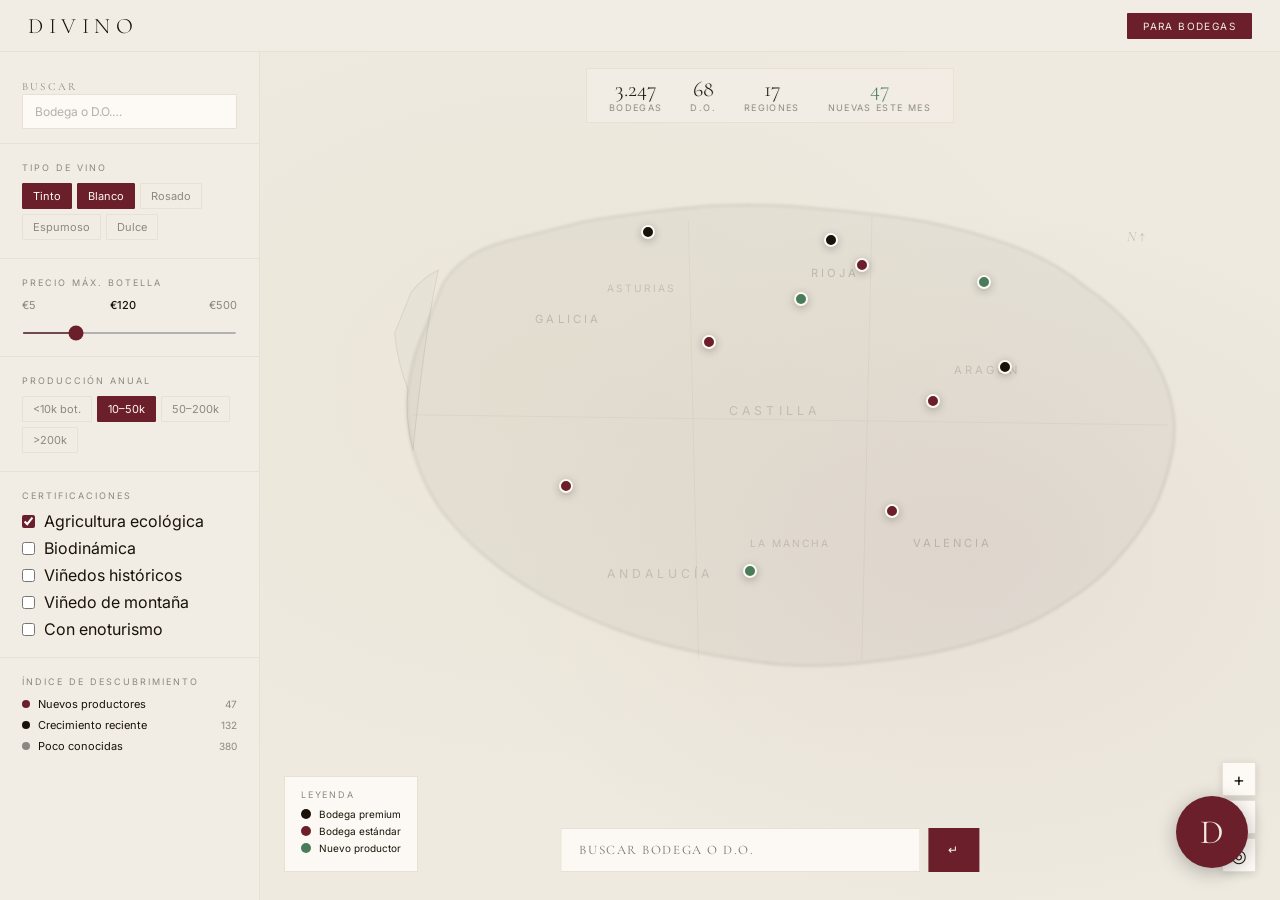
==== commit d5d478a4: "mejora" ====
--- a/index.html
+++ b/index.html
@@ -22,7 +22,7 @@
 
 <button class="back-btn" id="backBtn" onclick="goBack()">← Volver al mapa</button>
 
-<div id="hero-section" class="modal-overlay hidden">
+<div id="hero-section" class="modal-overlay">
   <div class="hero-modal-content">
     <button class="modal-close" onclick="toggleWelcomeModal()">✕</button>
     <div class="hero-eyebrow">Descubre el mundo oculto del vino</div>
--- a/css/style.css
+++ b/css/style.css
@@ -47,15 +47,15 @@
   position: fixed;
   bottom: 32px;
   right: 32px;
-  width: 56px;
-  height: 56px;
+  width: 72px;
+  height: 72px;
   border-radius: 50%;
   background: var(--wine);
   color: var(--parchment);
   border: none;
   cursor: pointer;
   font-family: 'Cormorant Garamond', serif;
-  font-size: 26px;
+  font-size: 34px;
   font-weight: 400;
   box-shadow: 0 4px 20px rgba(0,0,0,0.28);
   z-index: 150;
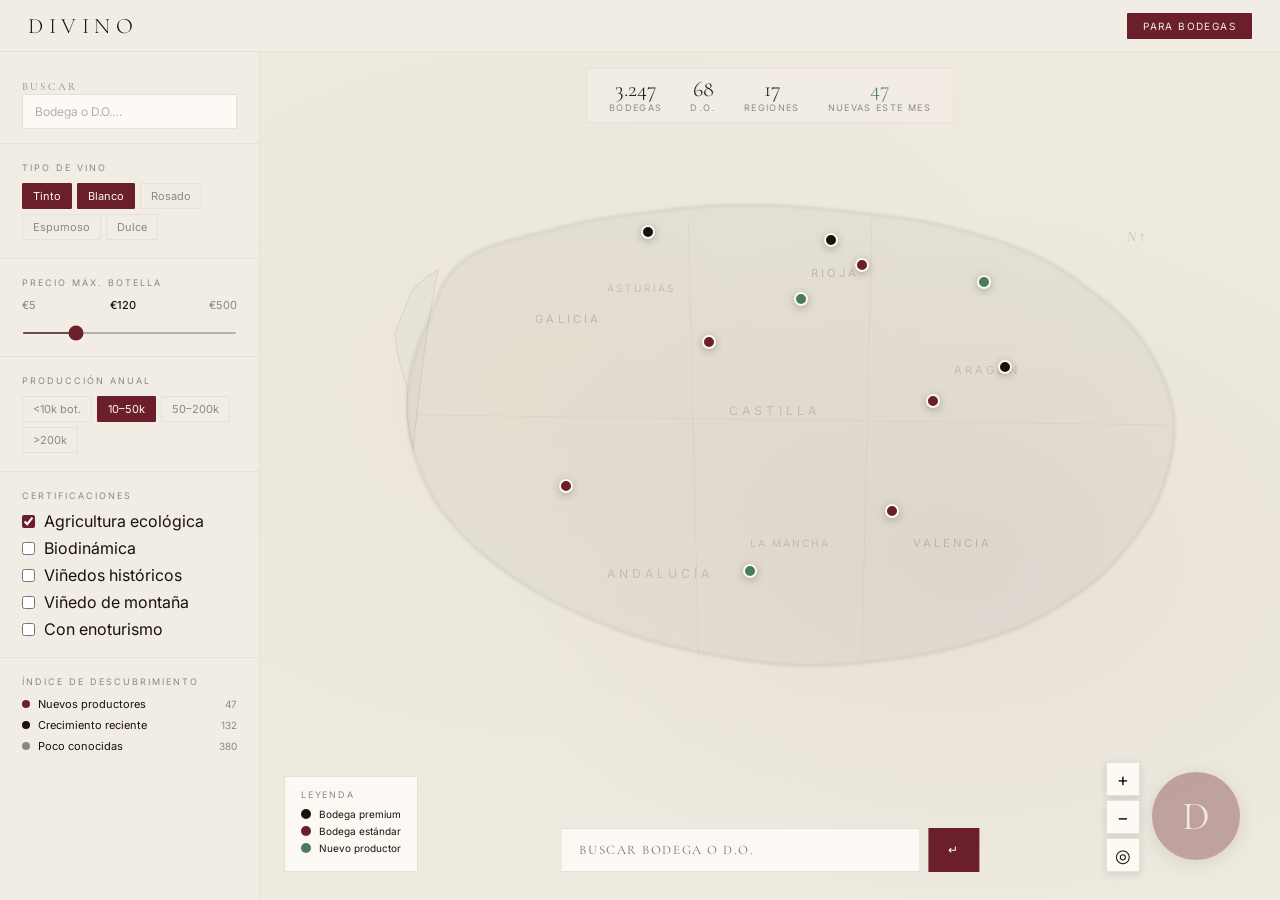
==== commit 5323c35b: "pop up nueva" ====
--- a/index.html
+++ b/index.html
@@ -354,6 +354,6 @@
 
 <script src="js/datos.js"></script>
 <script src="js/main.js"></script>
-<button class="divino-fab" onclick="toggleWelcomeModal()">D</button>
+<a class="divino-fab" href="about.html">D</a>
 </body>
 </html>
--- a/css/style.css
+++ b/css/style.css
@@ -45,33 +45,34 @@
 /* ─── FAB DIVINO ─── */
 .divino-fab {
   position: fixed;
-  bottom: 32px;
-  right: 32px;
-  width: 72px;
-  height: 72px;
+  bottom: 40px;
+  right: 40px;
+  width: 88px;
+  height: 88px;
   border-radius: 50%;
   background: var(--wine);
   color: var(--parchment);
   border: none;
   cursor: pointer;
   font-family: 'Cormorant Garamond', serif;
-  font-size: 34px;
+  font-size: 40px;
   font-weight: 400;
   box-shadow: 0 4px 20px rgba(0,0,0,0.28);
   z-index: 150;
   display: flex;
   align-items: center;
   justify-content: center;
-  transition: background 0.2s, transform 0.2s, box-shadow 0.2s;
+  opacity: 0.35;
+  transition: background 0.25s, transform 0.25s, box-shadow 0.25s, opacity 0.25s;
+  text-decoration: none;
 }
 .divino-fab:hover {
+  opacity: 1;
   background: var(--wine-light);
-  transform: scale(1.08);
-  box-shadow: 0 6px 28px rgba(0,0,0,0.35);
-}
-
+  transform: scale(1.07);
+  box-shadow: 0 8px 32px rgba(0,0,0,0.38);
+}
 .welcome-trigger { display: none; }
-
 /* ─── LAYOUT ─── */
 #app { display: flex; height: 100vh; padding-top: 52px; }
 
@@ -191,7 +192,7 @@
 
 /* ─── MAP CONTROLS ─── */
 .map-controls {
-  position: absolute; bottom: 28px; right: 24px;
+  position: absolute; bottom: 28px; right: 140px;
   display: flex; flex-direction: column; gap: 4px; z-index: 20;
 }
 .map-btn {
